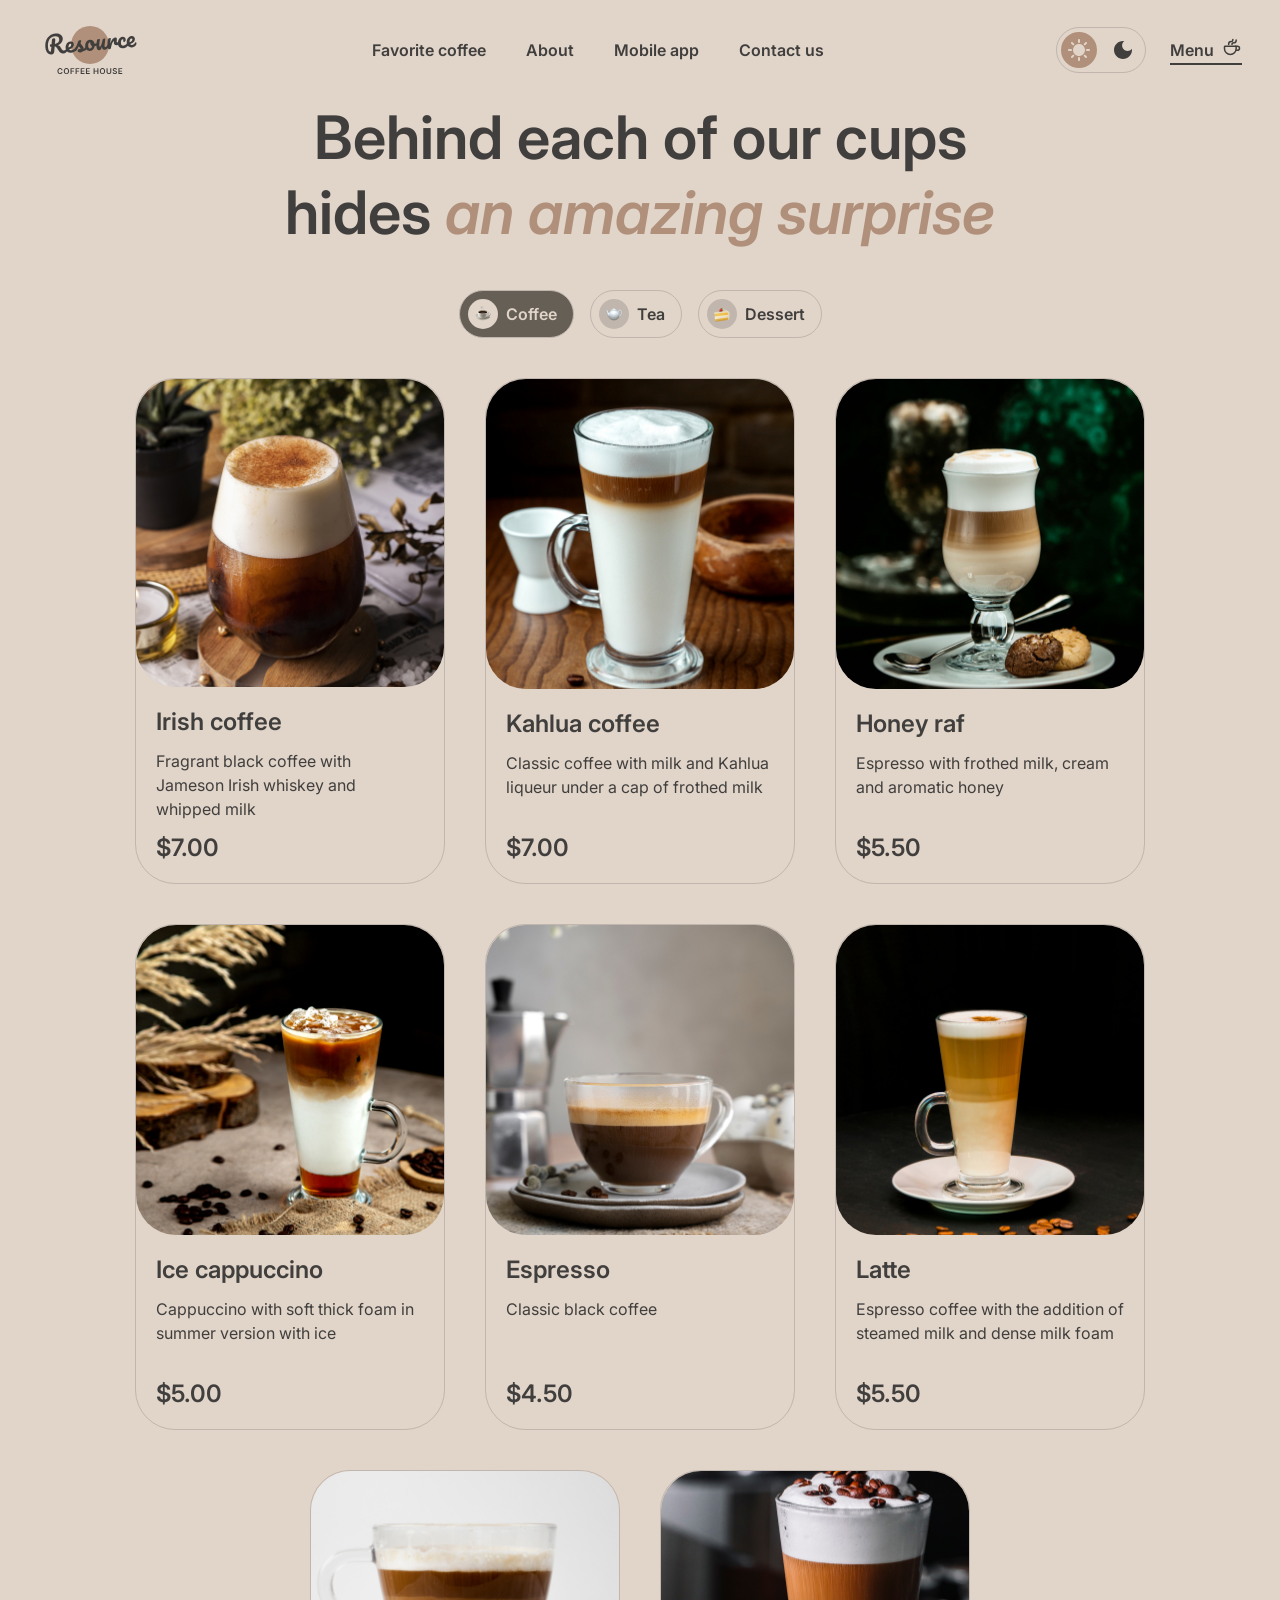
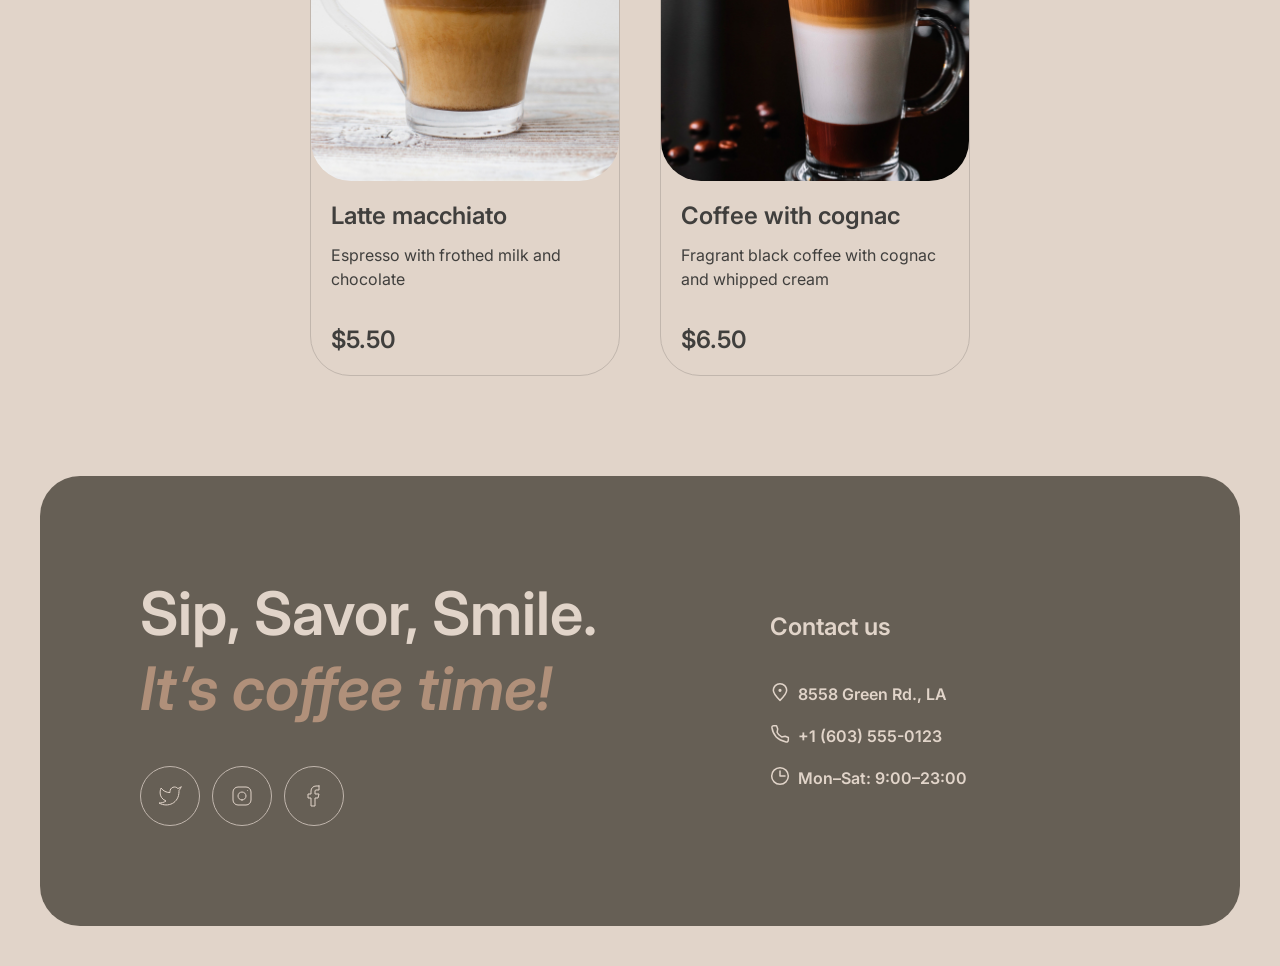
==== coffee-house/menu/index.html @ e203b750 "fix: fix menu icon color" ====
<!DOCTYPE html>
<html lang="en">
<head>
  <meta charset="UTF-8">
  <meta name="viewport" content="width=device-width, initial-scale=1.0">
  <link rel="preconnect" href="https://fonts.googleapis.com">
  <link rel="preconnect" href="https://fonts.gstatic.com" crossorigin>
  <link href="https://fonts.googleapis.com/css2?family=Inter:ital,opsz,wght@0,14..32,100..900;1,14..32,100..900&display=swap" rel="stylesheet"> 
  <link rel="icon" href="../assets/icons/coffee-cup.png" type="image/png">
  <link rel="stylesheet" href="../assets/modern-normalize.css">
  <link rel="stylesheet" href="./styles.css">
  <script defer src="../home/script.js"></script>
  <title>Coffee House</title>
</head>
<body class="body" id="menu-page">
  <header class="header">
    <h1 class="heading hidden">Enjoy premium coffee at our charming cafe</h1>
    <div class="wrapper header-wrapper">
      <div class="logo-wrapper">
        <a href="../home/" class="logo-link">
          <img src="../assets/icons/logo.svg" class="logo" alt="Coffee House Logo">
        </a>
      </div>
      <div class="burger">
        <div class="burger-line"></div>
        <div class="burger-line"></div>
      </div>
      <nav class="nav">
        <ul class="nav-list">
          <li class="nav-item"><a class="link nav-link" href="../home/#favorite">Favorite coffee</a></li>
          <li class="nav-item"><a class="link nav-link" href="../home/#about">About</a></li>
          <li class="nav-item"><a class="link nav-link" href="../home/#app">Mobile app</a></li>
          <li class="nav-item"><a class="link nav-link" href="#footer">Contact us</a></li>
        </ul>
      </nav>
      <div class="actions-wrapper">
        <div class="btn btn-switch">
          <button class="btn switch-icon switch-light">
            <svg width="22" height="22" viewBox="0 0 22 22" class="icon icon-sun" fill="none" xmlns="http://www.w3.org/2000/svg">
              <path class="icon-path" d="M10 3V1C10 0.45 10.45 0 11 0C11.55 0 12 0.45 12 1V3C12 3.55 11.55 4 11 4C10.45 4 10 3.55 10 3ZM17.36 6.05L18.77 4.63C19.16 4.24 19.16 3.61 18.77 3.22C18.38 2.83 17.75 2.83 17.36 3.22L15.95 4.64C15.56 5.03 15.56 5.66 15.95 6.05C16.34 6.44 16.97 6.44 17.36 6.05ZM21 10H19C18.45 10 18 10.45 18 11C18 11.55 18.45 12 19 12H21C21.55 12 22 11.55 22 11C22 10.45 21.55 10 21 10ZM11 18C10.45 18 10 18.45 10 19V21C10 21.55 10.45 22 11 22C11.55 22 12 21.55 12 21V19C12 18.45 11.55 18 11 18ZM4.64 6.05L3.22 4.64C2.83 4.25 2.83 3.61 3.22 3.23C3.61 2.85 4.25 2.84 4.63 3.23L6.04 4.64C6.43 5.03 6.43 5.67 6.04 6.05C5.65 6.43 5.02 6.44 4.64 6.05ZM15.95 15.95C15.56 16.34 15.56 16.98 15.95 17.36L17.36 18.77C17.75 19.16 18.39 19.16 18.77 18.77C19.16 18.38 19.16 17.74 18.77 17.36L17.36 15.95C16.98 15.56 16.34 15.56 15.95 15.95ZM1 12H3C3.55 12 4 11.55 4 11C4 10.45 3.55 10 3 10H1C0.45 10 0 10.45 0 11C0 11.55 0.45 12 1 12ZM4.64 18.78L6.05 17.37C6.44 16.98 6.44 16.34 6.05 15.96C5.66 15.58 5.02 15.57 4.64 15.96L3.23 17.37C2.84 17.76 2.84 18.4 3.23 18.78C3.61 19.17 4.25 19.17 4.64 18.78ZM11 5C7.69 5 5 7.69 5 11C5 14.31 7.69 17 11 17C14.31 17 17 14.31 17 11C17 7.69 14.31 5 11 5Z" fill="#E1D4C9"/>
            </svg>
          </button>
          <button class="btn switch-icon switch-dark">
            <svg width="18" height="18" viewBox="0 0 18 18" class="icon icon-moon" fill="none" xmlns="http://www.w3.org/2000/svg">
              <path class="icon-path" d="M9 0C4.03 0 0 4.03 0 9C0 13.97 4.03 18 9 18C13.97 18 18 13.97 18 9C18 8.54 17.96 8.08 17.9 7.64C16.92 9.01 15.32 9.9 13.5 9.9C10.52 9.9 8.1 7.48 8.1 4.5C8.1 2.69 8.99 1.08 10.36 0.0999999C9.92 0.0399999 9.46 0 9 0Z" fill="#403F3D"/>
            </svg>
          </button>
        </div>
        <a href="../menu/index.html" class="link menu-link">
          <span>Menu</span>
          <div class="icon-wrapper">
            <svg class="menu-icon" width="20" height="20" viewBox="0 0 20 20" fill="none" xmlns="http://www.w3.org/2000/svg">
              <path class="icon-path" d="M14.166 9.76667V11.6667C14.166 14.8883 11.5543 17.5 8.33268 17.5C5.11102 17.5 2.49935 14.8883 2.49935 11.6667V9.76667C2.49935 9.4353 2.76798 9.16667 3.09935 9.16667H13.566C13.8974 9.16667 14.166 9.4353 14.166 9.76667Z" stroke="#403F3D" stroke-width="1.5" stroke-linecap="round" stroke-linejoin="round"/>
              <path class="icon-path" d="M9.99935 7.49996C9.99935 6.66663 10.5946 5.83329 11.7851 5.83329C13.1 5.83329 14.166 4.7673 14.166 3.45234V2.91663" stroke="#403F3D" stroke-width="1.5" stroke-linecap="round" stroke-linejoin="round"/>
              <path class="icon-path" d="M6.66732 7.5V7.08333C6.66732 5.70262 7.78661 4.58333 9.16732 4.58333C10.0878 4.58333 10.834 3.83714 10.834 2.91667V2.5" stroke="#403F3D" stroke-width="1.5" stroke-linecap="round" stroke-linejoin="round"/>
              <path class="icon-path" d="M13.334 9.16663H15.4173C16.5679 9.16663 17.5007 10.0994 17.5007 11.25C17.5007 12.4006 16.5679 13.3333 15.4173 13.3333H14.1673" stroke="#403F3D" stroke-width="1.5" stroke-linecap="round" stroke-linejoin="round"/>
            </svg>
          </div>
        </a>
      </div>
    </div>
  </header>
  <section class="section" id="menu">
    <div class="wrapper">
      <h2 class="heading heading-secondary">Behind each of our cups <br class="br">hides <span class="heading-accent">an amazing surprise</span></h2>
      <div class="tabs-wrapper">
        <a class="btn btn-tab tab-active"><div class="tab-icon">
          <img src="../assets/icons/coffee-cup.png" alt="Coffee Cup" class="tab-img">
        </div>Coffee</a>
        <a class="btn btn-tab"><div class="tab-icon">
          <img src="../assets/icons/teapot.png" alt="Teapot" class="tab-img">
        </div>Tea</a>
        <a class="btn btn-tab"><div class="tab-icon">
          <img src="../assets/icons/cake.png" alt="Cake" class="tab-img">
        </div>Dessert</a>
      </div>
      <div class="catalog-wrapper">
        <div class="catalog-card">
          <div class="card-img-wrapper">
            <img src="../assets/img/coffee-1.jpg" alt="Irish coffee" class="card-img">
          </div>
          <div class="card-info">
            <div class="card-description">
              <h3 class="heading heading-tertiary">Irish coffee</h3>
              <p class="text">Fragrant black coffee with <br>Jameson Irish whiskey and whipped milk</p>
            </div>
            <h3 class="heading heading-tertiary">$7.00</h3>
          </div>
        </div>
        <div class="catalog-card">
          <div class="card-img-wrapper">
            <img src="../assets/img/coffee-2.jpg" alt="Kahlua coffee" class="card-img">
          </div>
          <div class="card-info">
            <div class="card-description">
              <h3 class="heading heading-tertiary">Kahlua coffee</h3>
              <p class="text">Classic coffee with milk and Kahlua liqueur under a cap of frothed milk</p>
            </div>
            <h3 class="heading heading-tertiary">$7.00</h3>
          </div>
        </div>
        <div class="catalog-card">
          <div class="card-img-wrapper">
            <img src="../assets/img/coffee-3.jpg" alt="Honey raf" class="card-img">
          </div>
          <div class="card-info">
            <div class="card-description">
              <h3 class="heading heading-tertiary">Honey raf</h3>
              <p class="text">Espresso with frothed milk, cream and aromatic honey</p>
            </div>
            <h3 class="heading heading-tertiary">$5.50</h3>
          </div>
        </div>
        <div class="catalog-card">
          <div class="card-img-wrapper">
            <img src="../assets/img/coffee-4.jpg" alt="Ice cappuccino" class="card-img">
          </div>
          <div class="card-info">
            <div class="card-description">
              <h3 class="heading heading-tertiary">Ice cappuccino</h3>
              <p class="text">Cappuccino with soft thick foam in summer version with ice</p>
            </div>
            <h3 class="heading heading-tertiary">$5.00</h3>
          </div>
        </div>
        <div class="catalog-card">
          <div class="card-img-wrapper">
            <img src="../assets/img/coffee-5.jpg" alt="Espresso" class="card-img">
          </div>
          <div class="card-info">
            <div class="card-description">
              <h3 class="heading heading-tertiary">Espresso</h3>
              <p class="text">Classic black coffee</p>
            </div>
            <h3 class="heading heading-tertiary">$4.50</h3>
          </div>
        </div>
        <div class="catalog-card">
          <div class="card-img-wrapper">
            <img src="../assets/img/coffee-6.jpg" alt="Latte" class="card-img">
          </div>
          <div class="card-info">
            <div class="card-description">
              <h3 class="heading heading-tertiary">Latte</h3>
              <p class="text">Espresso coffee with the addition of steamed milk and dense milk foam</p>
            </div>
            <h3 class="heading heading-tertiary">$5.50</h3>
          </div>
        </div>
        <div class="catalog-card">
          <div class="card-img-wrapper">
            <img src="../assets/img/coffee-7.jpg" alt="Latte macchiato" class="card-img">
          </div>
          <div class="card-info">
            <div class="card-description">
              <h3 class="heading heading-tertiary">Latte macchiato</h3>
              <p class="text">Espresso with frothed milk and chocolate</p>
            </div>
            <h3 class="heading heading-tertiary">$5.50</h3>
          </div>
        </div>
        <div class="catalog-card">
          <div class="card-img-wrapper">
            <img src="../assets/img/coffee-8.jpg" alt="Coffee with cognac" class="card-img">
          </div>
          <div class="card-info">
            <div class="card-description">
              <h3 class="heading heading-tertiary">Coffee with cognac</h3>
              <p class="text">Fragrant black coffee with cognac and whipped cream</p>
            </div>
            <h3 class="heading heading-tertiary">$6.50</h3>
          </div>
        </div>
        <div class="wrapper-icon">
          <svg class="refresh-icon" width="24" height="24" viewBox="0 0 24 24" fill="none" xmlns="http://www.w3.org/2000/svg">
            <path class="icon-path" d="M21.8883 13.5C21.1645 18.3113 17.013 22 12 22C6.47715 22 2 17.5228 2 12C2 6.47715 6.47715 2 12 2C16.1006 2 19.6248 4.46819 21.1679 8" stroke="#403F3D" stroke-linecap="round" stroke-linejoin="round"/>
            <path class="icon-path" d="M17 8H21.4C21.7314 8 22 7.73137 22 7.4V3" stroke="#403F3D" stroke-linecap="round" stroke-linejoin="round"/>
          </svg>
        </div>
      </div>
    </div>
  </section>
  <footer class="footer" id="footer">
    <div class="wrapper">
      <div class="footer-contacts">
        <div class="footer-socials">
          <h2 class="heading heading-secondary">Sip, Savor, Smile. <span class="heading-accent"><br class="br-footer">It’s coffee time!</span></h2>
          <div class="icons-wrapper">
            <a href="https://x.com/" class="btn btn-social" target="_blank">
              <svg width="24" height="24" viewBox="0 0 24 24" fill="none" xmlns="http://www.w3.org/2000/svg">
                <path class="icon-path" d="M23 3.01006C23 3.01006 20.9821 4.20217 19.86 4.54006C19.2577 3.84757 18.4573 3.35675 17.567 3.13398C16.6767 2.91122 15.7395 2.96725 14.8821 3.29451C14.0247 3.62177 13.2884 4.20446 12.773 4.96377C12.2575 5.72309 11.9877 6.62239 12 7.54006V8.54006C10.2426 8.58562 8.50127 8.19587 6.93101 7.4055C5.36074 6.61513 4.01032 5.44869 3 4.01006C3 4.01006 -1 13.0101 8 17.0101C5.94053 18.408 3.48716 19.109 1 19.0101C10 24.0101 21 19.0101 21 7.51006C20.9991 7.23151 20.9723 6.95365 20.92 6.68006C21.9406 5.67355 23 3.01006 23 3.01006Z" stroke="#E1D4C9" stroke-linecap="round" stroke-linejoin="round"/>
              </svg>
            </a>
            <a href="https://www.instagram.com/" class="btn btn-social" target="_blank">
              <svg width="24" height="24" viewBox="0 0 24 24" fill="none" xmlns="http://www.w3.org/2000/svg">
                <path class="icon-path" d="M12 16C14.2091 16 16 14.2091 16 12C16 9.79086 14.2091 8 12 8C9.79086 8 8 9.79086 8 12C8 14.2091 9.79086 16 12 16Z" stroke="#E1D4C9" stroke-linecap="round" stroke-linejoin="round"/>
                <path class="icon-path" d="M3 16V8C3 5.23858 5.23858 3 8 3H16C18.7614 3 21 5.23858 21 8V16C21 18.7614 18.7614 21 16 21H8C5.23858 21 3 18.7614 3 16Z" stroke="#E1D4C9"/>
                <path class="icon-path" d="M17.5 6.51L17.51 6.49889" stroke="#E1D4C9" stroke-linecap="round" stroke-linejoin="round"/>
              </svg>
            </a>
            <a href="https://www.facebook.com/" class="btn btn-social" target="_blank">
              <svg width="24" height="24" viewBox="0 0 24 24" fill="none" xmlns="http://www.w3.org/2000/svg">
                <path class="icon-path" d="M17 2H14C12.6739 2 11.4021 2.52678 10.4645 3.46447C9.52678 4.40215 9 5.67392 9 7V10H6V14H9V22H13V14H16L17 10H13V7C13 6.73478 13.1054 6.48043 13.2929 6.29289C13.4804 6.10536 13.7348 6 14 6H17V2Z" stroke="#E1D4C9" stroke-linecap="round" stroke-linejoin="round"/>
              </svg>
            </a>
          </div>
        </div>
        <div class="contacts-wrapper">
          <h3 class="heading heading-tertiary">Contact us</h3>
          <div class="contacts"><a href="https://goo.su/MGSN" class="link contact-link" target="_blank">
            <div class="contact-icon">
              <svg width="20" height="20" viewBox="0 0 20 20" fill="none" xmlns="http://www.w3.org/2000/svg">
                <path class="icon-path" d="M16.6673 8.33333C16.6673 12.0152 10.0007 18.3333 10.0007 18.3333C10.0007 18.3333 3.33398 12.0152 3.33398 8.33333C3.33398 4.65144 6.31875 1.66667 10.0007 1.66667C13.6825 1.66667 16.6673 4.65144 16.6673 8.33333Z" stroke="#E1D4C9" stroke-width="1.5"/>
                <path class="icon-path" d="M9.99935 9.16667C10.4596 9.16667 10.8327 8.79357 10.8327 8.33333C10.8327 7.8731 10.4596 7.5 9.99935 7.5C9.53911 7.5 9.16602 7.8731 9.16602 8.33333C9.16602 8.79357 9.53911 9.16667 9.99935 9.16667Z" fill="#E1D4C9" stroke="#E1D4C9" stroke-width="1.5" stroke-linecap="round" stroke-linejoin="round"/>
              </svg>
            </div>
            8558 Green Rd., LA</a></div>
          <div class="contacts"><a href="tel:+16035550123" class="link contact-link">
            <div class="contact-icon">
              <svg width="20" height="20" viewBox="0 0 20 20" fill="none" xmlns="http://www.w3.org/2000/svg">
                <path class="icon-path" d="M15.0984 12.2517L11.6665 12.9167C9.34845 11.7532 7.91654 10.4167 7.08321 8.33335L7.72483 4.8916L6.51197 1.66669L3.72946 1.66669C2.60191 1.66669 1.71466 2.59964 1.90108 3.71167C2.29888 6.0846 3.37231 10.0391 6.24987 12.9167C9.27338 15.9402 13.5661 17.3318 16.1378 17.9288C17.299 18.1984 18.3332 17.2908 18.3332 16.0988L18.3332 13.4844L15.0984 12.2517Z" stroke="#E1D4C9" stroke-width="1.5" stroke-linecap="round" stroke-linejoin="round"/>
              </svg>
            </div>
            +1 (603) 555-0123</a></div>
          <div class="contacts">
            <div class="contact-icon">
              <svg width="20" height="20" viewBox="0 0 20 20" fill="none" xmlns="http://www.w3.org/2000/svg">
                <path class="icon-path" d="M10 5L10 10L15 10" stroke="#E1D4C9" stroke-width="1.5" stroke-linecap="round" stroke-linejoin="round"/>
                <path class="icon-path" d="M10.0003 18.3333C14.6027 18.3333 18.3337 14.6024 18.3337 9.99999C18.3337 5.39762 14.6027 1.66666 10.0003 1.66666C5.39795 1.66666 1.66699 5.39762 1.66699 9.99999C1.66699 14.6024 5.39795 18.3333 10.0003 18.3333Z" stroke="#E1D4C9" stroke-width="1.5" stroke-linecap="round" stroke-linejoin="round"/>
              </svg>
            </div>
            <p class="text contact-text">Mon–Sat: 9:00–23:00</p>
          </div>
        </div>
      </div>
    </div>
  </footer>
</body>
</html>
---- coffee-house/menu/styles.css ----
:root {
  --color-primary-dark: #403f3d;
  --color-primary-dark-80: color-mix(in srgb, var(--color-primary-dark) 80%, transparent);
  --color-primary-light: #e1d4c9;
  --color-secondary: #665f55;
  --color-accent: #b0907a;
  --color-border: #c1b6ad;
  --color-dark-mode-primary: #292826;
  --color-dark-mode-primary-80: color-mix(in srgb, var(--color-dark-mode-primary-dark) 80%, transparent);
}

html {
  font-size: 62.5%;
  scroll-behavior: smooth;
}

.body {
  background-color: var(--color-primary-light);
}

.header,
.section,
.footer {
  margin: 0 auto;
  font-family: 'Inter', sans-serif;
  font-weight: 400;
  font-size: 1.6rem;
}

.section {
  margin-bottom: 10rem;
}

.wrapper {
  max-width: 144rem;
  padding: 0 4rem;
  margin: 0 auto;
}

.header-wrapper {
  padding: 2rem 4rem;
  display: flex;
  justify-content: space-between;
  align-items: center;
  position: relative;
}

.logo-wrapper {
  max-width: 10rem;
}

.logo,
.app-img {
  display: block;
}

.logo {
  width: 100%;
}

@media screen and (max-width: 650px) {
  .wrapper {
    padding: 0 3.2rem;
  }

  .header-wrapper {
    padding: 2rem 3.2rem;
  }
}

@media screen and (max-width: 500px) {
  .wrapper {
    padding: 0 1.6rem;
  }

  .header-wrapper {
    padding: 2rem 1.6rem;
  }
}

@media screen and (max-width: 400px) {
  .wrapper {
    padding: 0 1.6rem;
  }

  .header-wrapper {
    padding: 2rem 1.6rem;
  }
}

.burger {
  width: 4.4rem;
  height: 4.4rem;
  border-radius: 10rem;
  border: 1px solid var(--color-secondary);
  display: flex;
  flex-direction: column;
  justify-content: center;
  align-items: center;
  gap: 0.7rem;
  display: none;
  position: absolute;
  right: 4rem;
}

.burger-line {
  width: 1.5rem;
  height: 0.15rem;
  background-color: var(--color-secondary);
  border-radius: 10rem;
}

@media screen and (max-width: 500px) {
  .burger {
    right: 1.6rem;
  }
}

.nav-list {
  display: flex;
  align-items: center;
  gap: 4rem;
  list-style: none;
  padding: 0;
}

.link,
.btn {
  font-weight: 600;
  line-height: 150%;
  color: var(--color-primary-dark);
  text-decoration: none;
}

.link:link,
.link:visited {
  color: var(--color-primary-dark);
  text-decoration: none;
  position: relative;
}

.link:hover,
.link:active,
.btn:hover,
.btn:active {
  cursor: pointer;
}

@media screen and (max-width: 768px) {
  .link:hover,
  .link:active,
  .btn:hover,
  .btn:active {
    cursor: default;
  }
}

.nav-link {
  padding-bottom: 0.3rem;
}

.link::after,
.menu-link::after {
  content: '';
  position: absolute;
  top: 100%;
  left: 0;
  background-color: var(--color-primary-dark);
  width: 0%;
  height: 0.2rem;
}

.menu-link::after {
  width: 100%;
}

.link::after {
  transition: all 0.3s ease-in-out;
}

.link:hover::after,
.link:active::after {
  width: 100%;
}

.actions-wrapper,
.menu-link,
.btn,
.switch-icon {
  display: flex;
  align-items: center;
}

.actions-wrapper {
  max-width: 18.4rem;
  align-items: center;
  gap: 2.4rem;
}

@media screen and (max-width: 900px) {
  .nav,
  .menu-link:link {
    display: none;
  }

  .burger {
    display: flex;
  }

  .actions-wrapper {
    margin-right: 6.8rem;
  }
}

@media screen and (max-width: 500px) {
  .actions-wrapper {
    margin-right: 5.6rem;
  }
}

.btn {
  padding: 0.4rem;
  gap: 0.8rem;
  background-color: transparent;
  border-radius: 10rem;
  border: 1px solid var(--color-border);
}

.btn-switch .switch-icon:last-child,
.btn-switch:hover .switch-icon:last-child .icon-path {
  transition: all 0.3s ease-in-out;
}

.btn-switch:hover .switch-icon:last-child {
  background-color: var(--color-secondary);
}

.btn-switch:hover .switch-icon:last-child .icon-path {
  fill: var(--color-primary-light);
}

.switch-icon {
  width: 3.6rem;
  height: 3.6rem;
  border-radius: 50%;
  justify-content: center;
  border: none;
}

.switch-icon:first-child {
  background-color: var(--color-accent);
}

.menu-link {
  gap: 0.8rem;
}

.heading,
.text {
  margin: 0;
  padding: 0;
}

.heading-primary,
.heading-secondary,
.heading-tertiary {
  font-weight: 600;
  color: var(--color-primary-dark);
}

.heading-primary {
  font-size: 7.2rem;
  line-height: 105%;
  color: var(--color-primary-light);
}

.heading-secondary,
.heading-tertiary {
  line-height: 125%;
}

.heading-secondary {
  font-size: 6rem;
  margin-bottom: 4rem;
}

.heading-tertiary {
  font-size: 2.4rem;
}

.heading-accent {
  color: var(--color-accent);
  font-style: italic;
}

@media screen and (max-width: 735px) {
  .heading-primary {
    font-size: 4.2rem;
    line-height: 115%;
  }

  .heading-secondary {
    font-size: 3.2rem;
  }
}

@media screen and (max-width: 415px) {
  .br {
    display: none;
  }
}

.text {
  line-height: 150%;
  color: var(--color-primary-dark);
}

#menu .heading-secondary {
  text-align: center;
}

.tabs-wrapper,
.tab-icon {
  display: flex;
  justify-content: center;
  align-items: center;
}

.tabs-wrapper {
  gap: 1.6rem;
  margin-bottom: 4rem;
}

@media screen and (max-width: 415px) {
  .tabs-wrapper {
    gap: 0.8rem;
  }
}

.btn-tab {
  padding: 0.8rem;
  padding-right: 1.6rem;
  background-color: transparent;
  transition: all 0.3s ease-in-out;
}

.tab-icon {
  width: 3rem;
  height: 3rem;
  background-color: var(--color-border);
  border-radius: 10rem;
}

.btn-tab:hover,
.btn-tab:first-child {
  background-color: var(--color-secondary);
  color: var(--color-primary-light);
}

.btn-tab .tab-icon {
  transition: all 0.3s ease-in-out;
}

.btn-tab:hover .tab-icon,
.btn-tab:first-child .tab-icon{
  background-color: var(--color-primary-light);
}

.catalog-wrapper {
  display: flex;
  justify-content: center;
  gap: 4rem;
  flex-wrap: wrap;
}

.catalog-card {
  border: 1px solid var(--color-border);
  height: 50.6rem;
  display: flex;
  flex-direction: column;
  align-items: center;
  cursor: pointer;
}

.catalog-card,
.card-img-wrapper {
  max-width: 31rem;
  border-radius: 4rem;
}

.card-img-wrapper {
  height: 31rem;
  overflow: hidden;
}

.card-img {
  width: 100%;
  border-radius: 4rem;
  transform: scale(1.1);
}

.card-info {
  text-align: start;
  margin: 2rem;
  display: flex;
  flex-direction: column;
  justify-content: space-between;
  align-items: flex-start;
  flex: 1 0 0;
  align-self: stretch;
  gap: 1.2rem;
}

.card-description .heading-tertiary {
  margin-bottom: 1.2rem;
}

.card-info .heading-tertiary {
  align-self: flex-start;
}

.catalog-card .card-img {
  transition: all 0.3s ease-in-out;
}

.catalog-card:hover .card-img {
  transform: scale(1);
}

.wrapper-icon {
  display: flex;
  align-items: center;
  justify-content: center;
  width: 6rem;
  height: 6rem;
  border: 1px solid var(--color-secondary);
  border-radius: 10rem;
  display: none;
}

@media screen and (max-width: 1090px) {
  .catalog-wrapper {
    flex-direction: column;
    align-items: center;
  }

  .catalog-card:nth-child(5),
  .catalog-card:nth-child(6),
  .catalog-card:nth-child(7),
  .catalog-card:nth-child(8) {
    display: none;
  }

  .wrapper-icon {
    display: flex;
  }
}

.footer-contacts,
.icons-wrapper,
.btn-social,
.contacts,
.contact-link {
  display: flex;
  align-self: center;
}

.footer-contacts {
  padding: 10rem;
  gap: 10rem;
  background-color: var(--color-secondary);
  margin-bottom: 4rem;
  border-radius: 4rem;
}

.footer-socials {
  max-width: 53rem;
}

.footer-contacts .heading-secondary,
.contacts-wrapper .heading-tertiary {
  color: var(--color-primary-light);
}

.icons-wrapper {
  gap: 1.2rem;
}

.btn-social:link,
.btn-social:visited {
  justify-content: center;
  width: 6rem;
  height: 6rem;
  transition: all 0.3s ease-in-out;
}

.btn-social:hover,
.btn-social:active {
  background-color: var(--color-primary-light);
}

.btn-social .icon-path {
  transition: all 0.3s ease-in-out;
}

.btn-social:hover .icon-path {
  stroke: var(--color-primary-dark);
}

.contacts-wrapper {
  align-self: center;
}

.contacts-wrapper .heading-tertiary {
  margin-bottom: 4rem;
}

.contacts,
.contact-link {
  gap: 0.8rem;
}

.contacts:not(:last-child) {
  margin-bottom: 1.6rem;
}

.contacts .link,
.contact-text {
  color: var(--color-primary-light);
}

.contacts .link::after {
  background-color: var(--color-primary-light);
}

.contact-text {
  font-weight: 600;
}

.br-footer {
  display: none;
}

.hidden {
  display: none;
}

@media screen and (max-width: 1180px) {
  .footer {
    gap: 6rem;
  }
}

@media screen and (max-width: 1100px) {
  .footer-contacts {
    padding: 10rem 6rem;
    flex-direction: column;
    align-items: flex-start;
  }

  .contacts-wrapper {
    align-self: flex-start;
  }
}

@media screen and (max-width: 500px) {
  .footer-contacts {
    gap: 4rem;
    padding: 6rem 3.2rem;
  }
}

@media screen and (max-width: 400px) {
  .footer-contacts {
    padding: 6rem 1.6rem;
  }

  .br-footer {
    display: inline;
  }
}

.dark {
  background-color: var(--color-dark-mode-primary);
}

.dark-mode-text {
  color: var(--color-primary-light);
}

.link.dark-link {
  color: var(--color-primary-light);
}

.link.dark-link::after {
  background-color: var(--color-primary-light);
}

.btn.dark-btn {
  color: var(--color-primary-light);
  border-color: var(--color-primary-light);
}

.btn-social.dark-btn:hover {
  background-color: var(--color-dark-mode-primary); 
}

.btn-social.dark-btn:hover .icon-path {
  stroke: var(--color-primary-light);
}

.wrapper-icon.dark-icon {
  border-color: var(--color-primary-light);
}

.wrapper-icon.dark-icon .icon-path,
.menu-icon.dark-icon .icon-path {
  stroke: var(--color-primary-light);
}

.footer-contacts.dark-footer,
.btn-tab.dark-tab-active,
.btn-tab.dark-tab:hover {
  background-color: var(--color-primary-dark);
}

.btn-tab.dark-tab,
.catalog-card.dark-card {
  border-color: var(--color-secondary);
}

.btn-tab.dark-tab-active,
.btn-tab.dark-tab:hover {
  border-color: transparent;
}
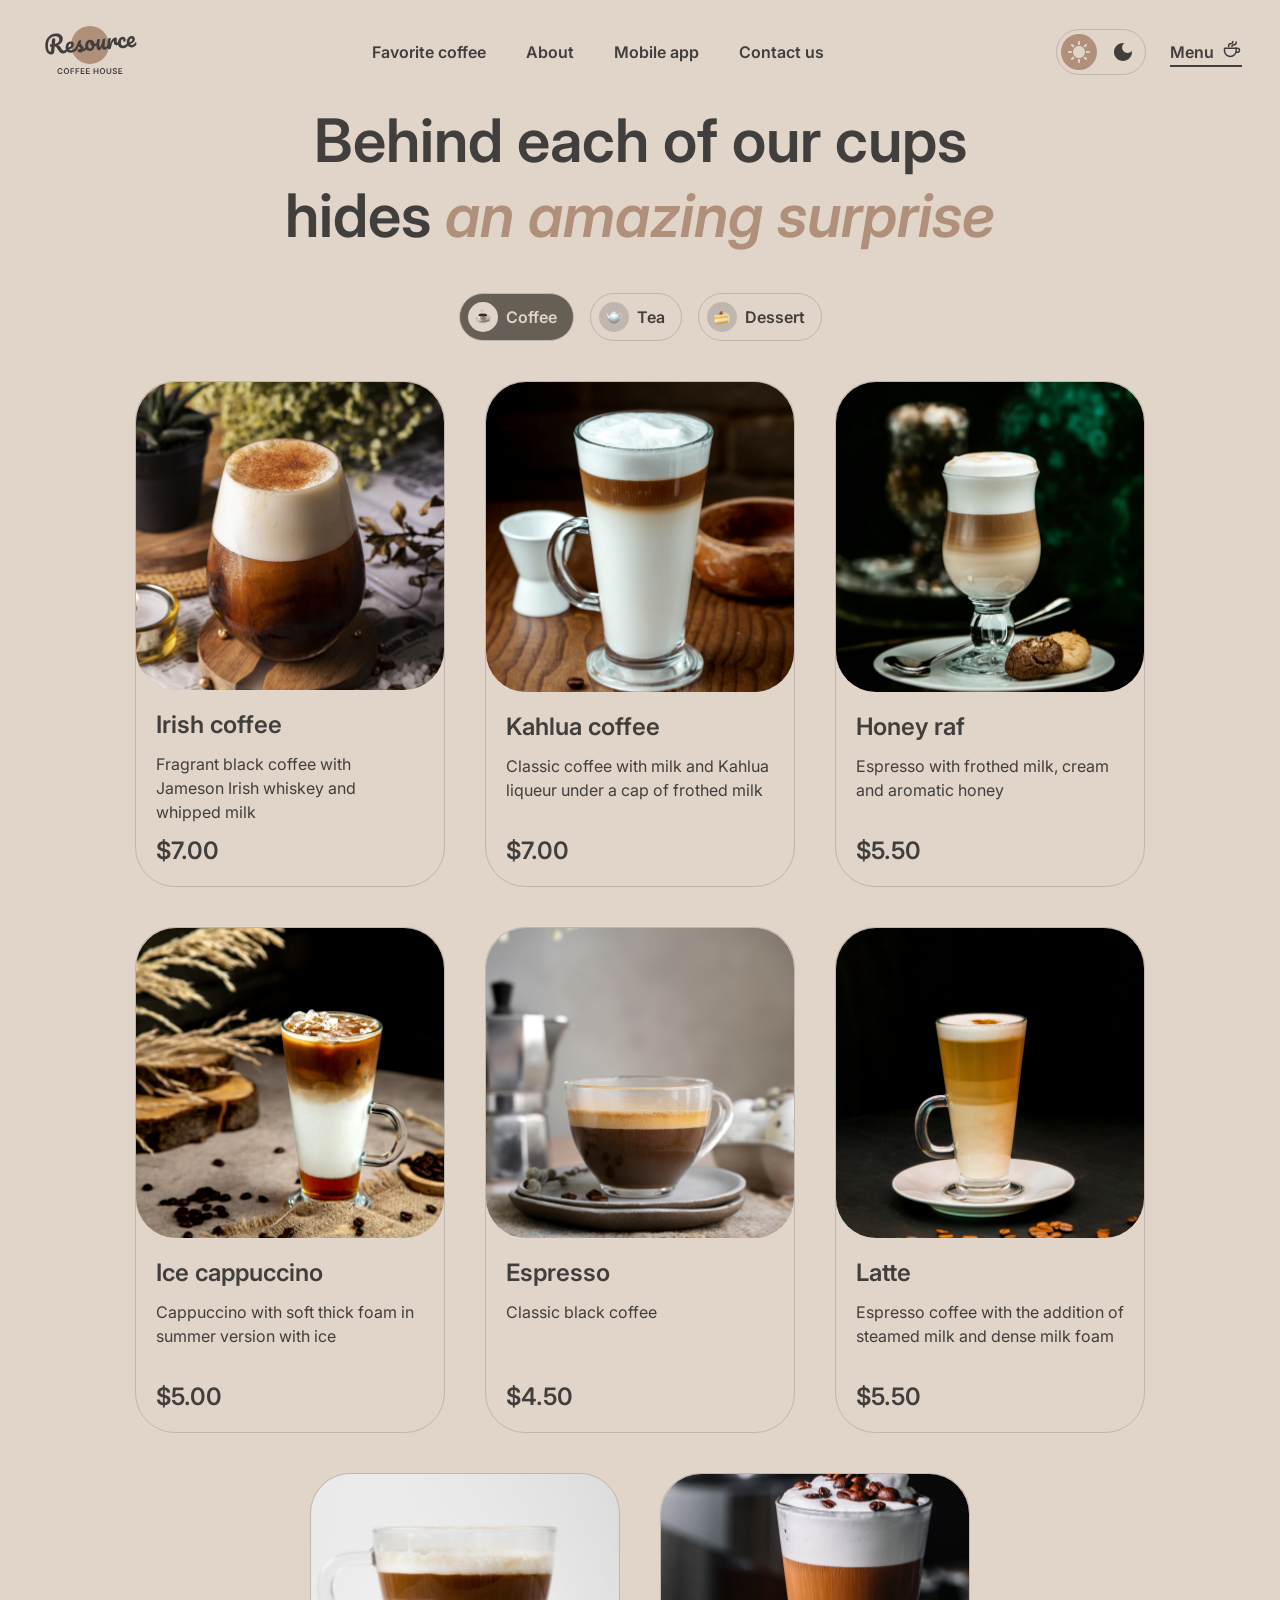
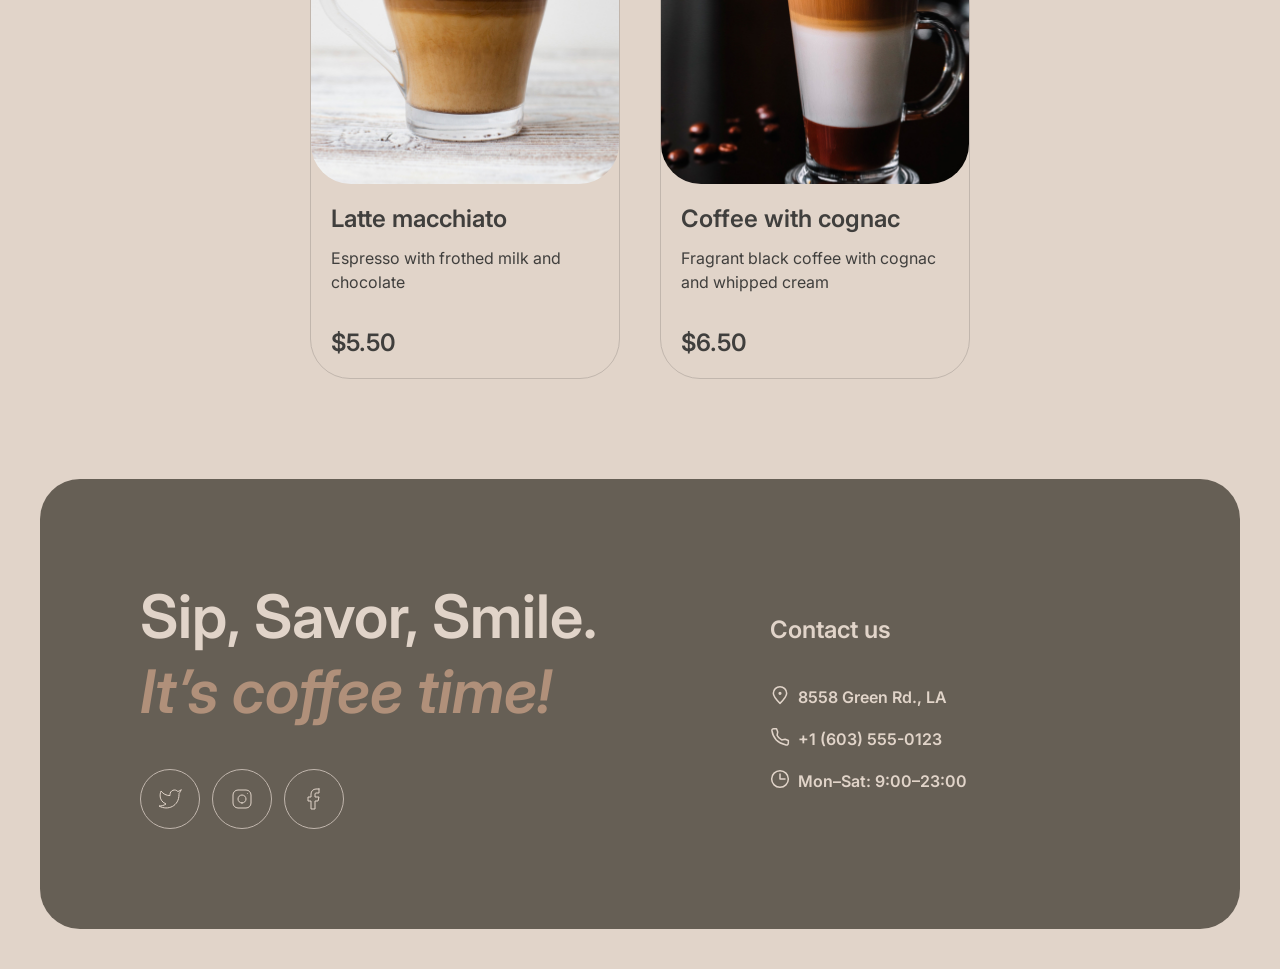
==== commit e94e7790: "refactor: change logo format" ====
--- a/coffee-house/menu/index.html
+++ b/coffee-house/menu/index.html
@@ -18,7 +18,29 @@
     <div class="wrapper header-wrapper">
       <div class="logo-wrapper">
         <a href="../home/" class="logo-link">
-          <img src="../assets/icons/logo.svg" class="logo" alt="Coffee House Logo">
+          <!-- <img src="../assets/icons/logo.svg" class="logo" alt="Coffee House Logo"> -->
+          <svg width="100" height="60" viewBox="0 0 100 60" fill="none" xmlns="http://www.w3.org/2000/svg">
+            <path d="M69 25C69 35.4934 60.4934 44 50 44C39.5066 44 31 35.4934 31 25C31 14.5066 39.5066 6 50 6C60.4934 6 69 14.5066 69 25Z" fill="#B0907A"/>
+            <path class="logo-path" d="M95.6784 22.2913C95.8856 22.2732 96.0534 22.3548 96.1817 22.5364C96.326 22.7165 96.4127 22.9739 96.442 23.3086C96.4922 23.8824 96.4 24.3884 96.1652 24.8265C95.7789 25.5509 95.2359 26.1365 94.5362 26.5832C93.8524 27.0285 93.0084 27.295 92.0042 27.3829C90.4741 27.5168 89.2469 27.1664 88.3226 26.3318C87.3969 25.4812 86.8658 24.2749 86.7291 22.7129C86.6329 21.6131 86.7748 20.5727 87.1547 19.5919C87.5333 18.5951 88.1046 17.7822 88.8687 17.1532C89.6487 16.5229 90.5568 16.1623 91.5928 16.0717C92.5173 15.9908 93.2829 16.2049 93.8895 16.714C94.4948 17.2071 94.8386 17.9239 94.9209 18.8643C95.0171 19.9641 94.7016 20.9473 93.9743 21.814C93.2617 22.6633 91.9772 23.4021 90.1208 24.0303C90.5675 24.73 91.2451 25.0401 92.1537 24.9606C92.8072 24.9035 93.3279 24.7053 93.7158 24.3662C94.1197 24.0257 94.5692 23.4725 95.0643 22.7064C95.2346 22.4506 95.4393 22.3122 95.6784 22.2913ZM91.3914 18.4503C90.8016 18.5019 90.3295 18.8885 89.9751 19.6102C89.6365 20.3304 89.5098 21.1767 89.5949 22.149L89.5991 22.1968C90.5199 21.8914 91.2318 21.4918 91.7347 20.9981C92.2376 20.5044 92.4632 19.9626 92.4117 19.3729C92.3852 19.0701 92.2766 18.8386 92.0859 18.6786C91.9098 18.5013 91.6783 18.4252 91.3914 18.4503Z" fill="#403F3D"/>
+            <path class="logo-path" d="M83.2976 28.1446C81.7356 28.2813 80.4779 27.9497 79.5245 27.1497C78.5857 26.3324 78.0529 25.1985 77.926 23.7481C77.813 22.457 77.969 21.303 78.394 20.2861C78.819 19.2692 79.4149 18.4622 80.1818 17.8651C80.9487 17.268 81.7784 16.9304 82.671 16.8523C83.5477 16.7756 84.2481 16.9793 84.7723 17.4635C85.311 17.9303 85.6159 18.5702 85.6871 19.383C85.7456 20.0525 85.6437 20.6316 85.3813 21.1203C85.1348 21.6076 84.7725 21.8722 84.2944 21.9141C83.9915 21.9406 83.7382 21.8904 83.5344 21.7637C83.3465 21.6356 83.2414 21.444 83.2191 21.189C83.2093 21.0774 83.2141 20.9485 83.2334 20.8023C83.2527 20.6561 83.2676 20.5504 83.278 20.4852C83.3367 20.2392 83.357 20.0125 83.3389 19.8053C83.3208 19.5981 83.2511 19.4436 83.1297 19.3418C83.0243 19.2386 82.876 19.1953 82.6847 19.2121C82.3181 19.2441 81.9901 19.4415 81.7006 19.8041C81.4097 20.1508 81.193 20.6114 81.0506 21.186C80.9081 21.7606 80.8661 22.3826 80.9247 23.0521C81.0865 24.901 81.9723 25.7551 83.5821 25.6142C84.2356 25.557 84.9181 25.2805 85.6296 24.7846C86.3556 24.2714 87.0469 23.5444 87.7034 22.6036C87.8752 22.3637 88.0806 22.2333 88.3197 22.2124C88.5269 22.1942 88.6946 22.2759 88.8229 22.4574C88.9672 22.6375 89.054 22.895 89.0832 23.2297C89.1362 23.8354 89.028 24.3427 88.7587 24.7518C88.0904 25.7418 87.2526 26.5378 86.2452 27.1399C85.2524 27.7247 84.2699 28.0596 83.2976 28.1446Z" fill="#403F3D"/>
+            <path class="logo-path" d="M69.548 29.3476C68.9423 29.4006 68.4841 29.1195 68.1733 28.5042C67.8784 27.8876 67.6696 26.8779 67.5469 25.4753C67.3656 23.4032 67.4882 21.4089 67.9148 19.4924C68.0179 19.0177 68.2197 18.6627 68.5203 18.4276C68.8355 18.1752 69.288 18.0232 69.8778 17.9716C70.1965 17.9437 70.4232 17.964 70.5577 18.0326C70.6921 18.1011 70.7692 18.2469 70.7887 18.4701C70.811 18.7251 70.7416 19.3094 70.5806 20.2229C70.477 20.8744 70.3983 21.4434 70.3445 21.93C70.2907 22.4165 70.2626 23.0132 70.2602 23.7201C70.6663 22.3033 71.1584 21.136 71.7366 20.2181C72.3148 19.3002 72.8987 18.6308 73.4883 18.2098C74.0938 17.7874 74.6595 17.5532 75.1855 17.5072C76.2215 17.4166 76.7849 17.8893 76.8755 18.9253C76.8936 19.1325 76.8658 19.6409 76.7921 20.4504C76.7204 21.0991 76.6915 21.5032 76.7054 21.6626C76.7542 22.2204 76.9779 22.4819 77.3764 22.4471C77.8227 22.408 78.3658 22.0072 79.0057 21.2445C79.1948 21.0191 79.4009 20.8967 79.6241 20.8772C79.8313 20.8591 79.9991 20.9408 80.1274 21.1223C80.2702 21.2864 80.3549 21.5199 80.3814 21.8228C80.433 22.4125 80.314 22.8887 80.0245 23.2513C79.6187 23.7526 79.1275 24.1971 78.5511 24.5848C77.9893 24.9552 77.3736 25.1697 76.7042 25.2282C75.8594 25.3021 75.1951 25.1434 74.7111 24.7521C74.2431 24.3594 73.977 23.7965 73.9129 23.0633C73.892 22.8242 73.895 22.583 73.9219 22.3397C73.9258 22.0182 73.923 21.8016 73.9132 21.69C73.8909 21.435 73.7921 21.3151 73.6167 21.3305C73.3777 21.3514 73.0826 21.6503 72.7315 22.2271C72.395 22.7865 72.0738 23.5213 71.768 24.4314C71.4621 25.3415 71.2322 26.2932 71.0782 27.2864C70.9684 28.0509 70.8058 28.5791 70.5904 28.8709C70.3896 29.1455 70.0421 29.3044 69.548 29.3476Z" fill="#403F3D"/>
+            <path class="logo-path" d="M59.2452 30.2488C58.5279 30.3116 57.9096 30.0364 57.3902 29.4233C56.8853 28.7929 56.5897 27.9836 56.5032 26.9954C56.3986 25.8 56.3828 24.7012 56.4557 23.699C56.5273 22.6809 56.6975 21.5979 56.9665 20.4501C57.0841 19.958 57.2772 19.5958 57.546 19.3635C57.8148 19.1312 58.26 18.9878 58.8816 18.9334C59.2323 18.9028 59.4762 18.9376 59.6135 19.038C59.7667 19.1371 59.8531 19.2981 59.8726 19.5213C59.8838 19.6488 59.8337 20.0868 59.7226 20.8354C59.6148 21.4391 59.534 21.9842 59.4802 22.4707C59.3078 24.1722 59.246 25.3019 59.2948 25.8598C59.3241 26.1945 59.3849 26.4301 59.4771 26.5666C59.568 26.6871 59.7011 26.7397 59.8764 26.7244C60.1155 26.7035 60.3895 26.4386 60.6983 25.9297C61.023 25.4195 61.3421 24.6608 61.6555 23.6536C61.9849 22.6451 62.2788 21.4148 62.5372 19.9627C62.6229 19.4734 62.7842 19.114 63.0211 18.8845C63.2739 18.6535 63.6633 18.5151 64.1893 18.4691C64.5559 18.437 64.8151 18.4625 64.967 18.5456C65.1174 18.6127 65.203 18.7658 65.224 19.0049C65.2588 19.4034 65.1551 20.5127 64.9128 22.3327C64.645 24.412 64.532 25.6907 64.5739 26.1688C64.6004 26.4717 64.685 26.7052 64.8279 26.8694C64.9693 27.0176 65.1437 27.0827 65.3509 27.0645C65.6697 27.0366 66.0275 26.8126 66.4244 26.3924C66.8358 25.9549 67.3698 25.2657 68.0263 24.3249C68.198 24.0851 68.4035 23.9547 68.6425 23.9337C68.8498 23.9156 69.0175 23.9973 69.1458 24.1788C69.2901 24.3589 69.3768 24.6163 69.4061 24.9511C69.4619 25.5886 69.3537 26.096 69.0815 26.4731C68.4701 27.3779 67.7896 28.1361 67.04 28.7477C66.3064 29.358 65.4375 29.707 64.4334 29.7949C63.6683 29.8618 63.0766 29.6165 62.6585 29.0588C62.2562 28.4997 62.0084 27.6862 61.9149 26.6183C61.7388 27.7259 61.4055 28.5982 60.9152 29.2354C60.4235 29.8566 59.8668 30.1944 59.2452 30.2488Z" fill="#403F3D"/>
+            <path class="logo-path" d="M57.5606 22.8796C57.7678 22.8614 57.9362 22.9511 58.0659 23.1485C58.1956 23.346 58.2744 23.6041 58.3023 23.9229C58.3692 24.688 58.1779 25.1625 57.7282 25.3463C56.8011 25.7647 55.7659 26.048 54.6225 26.1963C54.4367 27.5616 53.9332 28.6898 53.1117 29.5808C52.2888 30.4559 51.3115 30.9429 50.1799 31.0419C49.2235 31.1256 48.3824 30.9663 47.6566 30.564C46.9467 30.1603 46.383 29.5913 45.9654 28.8569C45.5478 28.1225 45.3 27.309 45.2219 26.4164C45.1159 25.205 45.2529 24.1089 45.6328 23.1281C46.0114 22.1313 46.5841 21.3343 47.351 20.7372C48.1165 20.1242 48.9933 19.7744 49.9816 19.688C51.1929 19.582 52.2022 19.9193 53.0093 20.6999C53.8309 21.4632 54.3592 22.453 54.5941 23.6691C55.339 23.5558 56.2177 23.3183 57.23 22.9567C57.3547 22.9136 57.4649 22.8879 57.5606 22.8796ZM50.1494 28.4908C50.6595 28.4462 51.0797 28.2007 51.41 27.7542C51.7563 27.3063 51.959 26.6863 52.0182 25.8941C51.4948 25.6026 51.0739 25.1977 50.7555 24.6795C50.4531 24.1599 50.2754 23.5972 50.2224 22.9916C50.2001 22.7365 50.2017 22.4794 50.2272 22.2202L50.1076 22.2307C49.4701 22.2864 48.9633 22.644 48.5873 23.3032C48.2259 23.9452 48.094 24.824 48.1916 25.9398C48.2683 26.8164 48.4942 27.4712 48.8694 27.9042C49.2605 28.3357 49.6872 28.5313 50.1494 28.4908Z" fill="#403F3D"/>
+            <path class="logo-path" d="M40.3093 32.4354C39.4805 32.508 38.8262 32.3725 38.3464 32.029C37.8826 31.6841 37.6298 31.2726 37.5879 30.7944C37.5517 30.38 37.6717 30.0081 37.9481 29.6787C38.2244 29.3494 38.6575 29.1589 39.2472 29.1073C39.4544 29.0892 39.6956 29.0922 39.9708 29.1163C40.2604 29.1231 40.4777 29.1282 40.6226 29.1316C40.5704 28.7185 40.4406 28.3364 40.2332 27.9851C40.0417 27.6325 39.8038 27.3 39.5195 26.9876C39.2338 26.6592 38.9682 26.3773 38.7228 26.1418C38.3109 27.1254 37.8851 27.9497 37.4454 28.6145C37.0216 29.278 36.5472 29.9137 36.0222 30.5218C35.7604 30.8338 35.4701 31.0038 35.1513 31.0316C34.8963 31.054 34.6814 30.9844 34.5067 30.823C34.3306 30.6457 34.2307 30.4216 34.207 30.1506C34.1791 29.8318 34.2648 29.5272 34.4643 29.2367L34.7416 28.827C35.5235 27.6664 36.1068 26.7159 36.4918 25.9756C36.7223 25.4896 36.9874 24.8481 37.2871 24.0509C37.5853 23.2379 37.8735 22.4016 38.1517 21.542C38.3932 20.8142 38.9921 20.4085 39.9484 20.3248C40.3947 20.2858 40.709 20.2984 40.8913 20.3628C41.0736 20.4271 41.1725 20.547 41.1878 20.7223C41.1962 20.8179 41.1775 20.9722 41.1319 21.1849C41.0863 21.3977 41.0167 21.6126 40.9233 21.8296C40.6866 22.4285 40.5857 22.9272 40.6205 23.3257C40.6415 23.5647 40.7442 23.8208 40.9286 24.0937C41.1291 24.3653 41.4235 24.7009 41.8118 25.1006C42.3804 25.7254 42.8131 26.2657 43.11 26.7216C43.4214 27.1601 43.6015 27.6583 43.6503 28.2162C43.6642 28.3756 43.6678 28.6001 43.6611 28.8898C44.4156 28.5187 45.2617 27.6335 46.1993 26.2345C46.371 25.9946 46.5765 25.8642 46.8155 25.8433C47.0227 25.8252 47.1905 25.9069 47.3188 26.0884C47.4631 26.2685 47.5498 26.5259 47.5791 26.8606C47.6321 27.4663 47.5239 27.9737 47.2545 28.3827C46.544 29.4407 45.8382 30.185 45.1371 30.6158C44.4505 31.0292 43.5747 31.2985 42.5095 31.4238C41.9194 32.0215 41.186 32.3587 40.3093 32.4354Z" fill="#403F3D"/>
+            <path class="logo-path" d="M36.6171 26.7357C36.8243 26.7175 36.9921 26.7992 37.1204 26.9807C37.2646 27.1608 37.3514 27.4183 37.3807 27.753C37.4365 28.3905 37.3283 28.8979 37.0561 29.2751C36.5291 30.0439 35.7502 30.7786 34.7193 31.4791C33.7044 32.1782 32.5833 32.5815 31.3559 32.6888C29.6823 32.8353 28.3436 32.4947 27.3396 31.667C26.3356 30.8394 25.7646 29.6365 25.6266 28.0586C25.5304 26.9588 25.6722 25.9185 26.0522 24.9376C26.4308 23.9408 27.0021 23.1279 27.7662 22.4989C28.5462 21.8686 29.4542 21.508 30.4903 21.4174C31.4147 21.3365 32.1803 21.5506 32.787 22.0597C33.3923 22.5528 33.7361 23.2696 33.8183 24.21C33.9145 25.3098 33.599 26.293 32.8718 27.1597C32.1591 28.009 30.8826 28.7471 29.0422 29.3739C29.5048 30.0722 30.294 30.3726 31.4098 30.275C32.127 30.2122 32.9183 29.894 33.7836 29.3204C34.6634 28.7295 35.4025 27.9983 36.0009 27.1269C36.1726 26.887 36.378 26.7566 36.6171 26.7357ZM30.2888 23.796C29.6991 23.8476 29.227 24.2342 28.8725 24.9559C28.534 25.6761 28.4073 26.5224 28.4923 27.4947L28.4965 27.5425C29.4174 27.2371 30.1293 26.8375 30.6322 26.3438C31.1351 25.8501 31.3607 25.3083 31.3091 24.7186C31.2826 24.4158 31.174 24.1843 30.9834 24.0243C30.8072 23.847 30.5757 23.7709 30.2888 23.796Z" fill="#403F3D"/>
+            <path class="logo-path" d="M27.6906 27.5167C27.8978 27.4986 28.0656 27.5803 28.1939 27.7618C28.3382 27.9419 28.4249 28.1993 28.4542 28.5341C28.5086 29.1557 28.4004 29.6631 28.1296 30.0561C27.4454 31.0476 26.7351 31.8324 25.9987 32.4108C25.261 32.9733 24.3581 33.3012 23.2902 33.3946C22.2541 33.4853 21.3451 33.2837 20.5631 32.79C19.797 32.2949 19.028 31.3985 18.256 30.1009C17.6351 29.063 17.151 28.3023 16.8035 27.8188C16.4547 27.3193 16.119 26.9712 15.7967 26.7745C15.4903 26.5765 15.1198 26.4724 14.6852 26.4622C14.6508 26.8025 14.5595 27.8705 14.4114 29.6663C14.3537 30.4744 14.3165 30.9675 14.3 31.1456C14.2256 32.1319 13.9724 32.9089 13.5402 33.4767C13.1067 34.0286 12.4038 34.3471 11.4315 34.4321C10.3636 34.5256 9.38799 34.2977 8.50477 33.7486C7.63609 33.1822 6.9298 32.3606 6.38589 31.2839C5.84059 30.1913 5.50518 28.9277 5.37968 27.4932C5.1454 24.8154 5.40544 22.4638 6.15978 20.4383C6.93006 18.4115 8.10738 16.8148 9.69174 15.6483C11.2906 14.4644 13.1899 13.7763 15.3895 13.5838C16.9196 13.45 18.223 13.5688 19.2994 13.9404C20.3759 14.312 21.1968 14.8826 21.762 15.6523C22.3432 16.4206 22.6784 17.3148 22.7676 18.3349C22.8457 19.2275 22.7073 20.1229 22.3522 21.0213C22.0117 21.9023 21.4476 22.7066 20.66 23.434C19.8724 24.1614 18.8869 24.7375 17.7034 25.1622C18.4866 25.3025 19.1057 25.5856 19.5605 26.0116C20.0154 26.4376 20.4891 27.0787 20.9816 27.9351C21.5115 28.8524 22.0112 29.5153 22.4806 29.924C22.966 30.3312 23.4955 30.5098 24.0693 30.4596C24.5794 30.4149 25.0509 30.205 25.4838 29.8299C25.9154 29.4388 26.4456 28.7981 27.0744 27.9079C27.2461 27.6681 27.4515 27.5377 27.6906 27.5167ZM11.3837 26.727C10.8418 26.7744 10.4561 26.6797 10.2266 26.4428C10.013 26.2045 9.89225 25.9259 9.86436 25.6071C9.8309 25.2246 9.92394 24.9113 10.1435 24.6672C10.379 24.4218 10.6562 24.2851 10.9749 24.2572L11.5727 24.2049C11.691 22.6206 11.8123 21.2528 11.9364 20.1016C12.053 19.0474 12.6771 18.4708 13.8088 18.3718C14.7173 18.2923 15.2071 18.659 15.2782 19.4719C15.2936 19.6473 15.2975 19.7835 15.2899 19.8805L14.9199 23.9121C15.7764 23.789 16.5393 23.5134 17.2085 23.0855C17.8937 22.6561 18.4149 22.0966 18.7722 21.4068C19.1454 20.7156 19.2957 19.9556 19.2232 19.1268C19.1353 18.1226 18.7236 17.3636 17.988 16.8498C17.2524 16.3359 16.2232 16.1369 14.9002 16.2526C13.3382 16.3893 12.0016 16.8997 10.8904 17.7839C9.79381 18.6508 8.98568 19.8779 8.46605 21.4653C7.94503 23.0366 7.78003 24.9142 7.97108 27.0978C8.06033 28.1179 8.24063 28.9855 8.51198 29.7006C8.78334 30.4157 9.08648 30.9432 9.42139 31.2834C9.75631 31.6235 10.0592 31.7817 10.3302 31.7579C10.5374 31.7398 10.6957 31.6216 10.8051 31.4032C10.9304 31.1834 11.0127 30.839 11.052 30.3698L11.3837 26.727Z" fill="#403F3D"/>
+            <path class="logo-path" d="M78.4033 54.0001V48.1819H82.1874V49.0654H79.4573V50.645H81.9914V51.5285H79.4573V53.1165H82.2101V54.0001H78.4033Z" fill="#403F3D"/>
+            <path class="logo-path" d="M75.9698 49.7813C75.9433 49.5332 75.8316 49.34 75.6346 49.2017C75.4395 49.0635 75.1857 48.9943 74.8732 48.9943C74.6535 48.9943 74.4651 49.0275 74.3079 49.0938C74.1507 49.1601 74.0304 49.25 73.9471 49.3637C73.8638 49.4773 73.8211 49.607 73.8192 49.7529C73.8192 49.8741 73.8467 49.9792 73.9016 50.0682C73.9585 50.1572 74.0352 50.233 74.1317 50.2955C74.2283 50.3561 74.3353 50.4072 74.4528 50.4489C74.5702 50.4906 74.6886 50.5256 74.8079 50.554L75.3533 50.6904C75.573 50.7415 75.7842 50.8106 75.9869 50.8977C76.1914 50.9849 76.3742 51.0947 76.5352 51.2273C76.698 51.3599 76.8268 51.5199 76.9215 51.7074C77.0162 51.8949 77.0636 52.1146 77.0636 52.3665C77.0636 52.7074 76.9764 53.0076 76.8022 53.2671C76.628 53.5246 76.3761 53.7263 76.0465 53.8722C75.7189 54.0161 75.3221 54.0881 74.8562 54.0881C74.4035 54.0881 74.0105 54.018 73.6772 53.8779C73.3458 53.7377 73.0863 53.5332 72.8988 53.2642C72.7132 52.9953 72.6128 52.6676 72.5977 52.2813H73.6346C73.6497 52.4839 73.7122 52.6525 73.8221 52.787C73.9319 52.9214 74.0749 53.0218 74.2511 53.0881C74.4291 53.1544 74.628 53.1875 74.8477 53.1875C75.0768 53.1875 75.2776 53.1534 75.4499 53.0852C75.6242 53.0152 75.7605 52.9186 75.859 52.7955C75.9575 52.6705 76.0077 52.5246 76.0096 52.358C76.0077 52.2065 75.9632 52.0815 75.8761 51.983C75.7889 51.8826 75.6668 51.7993 75.5096 51.733C75.3543 51.6648 75.1725 51.6042 74.9641 51.5512L74.3022 51.3807C73.823 51.2576 73.4442 51.071 73.1658 50.821C72.8893 50.5692 72.7511 50.2349 72.7511 49.8182C72.7511 49.4754 72.8439 49.1752 73.0295 48.9176C73.217 48.6601 73.4717 48.4602 73.7937 48.3182C74.1156 48.1743 74.4802 48.1023 74.8874 48.1023C75.3003 48.1023 75.6621 48.1743 75.9727 48.3182C76.2852 48.4602 76.5304 48.6582 76.7085 48.912C76.8865 49.1638 76.9783 49.4536 76.984 49.7813H75.9698Z" fill="#403F3D"/>
+            <path class="logo-path" d="M70.2086 48.1819H71.2626V51.983C71.2626 52.3997 71.1641 52.7662 70.9672 53.0825C70.7721 53.3987 70.4975 53.6459 70.1433 53.8239C69.7891 54.0001 69.3753 54.0881 68.9018 54.0881C68.4264 54.0881 68.0117 54.0001 67.6575 53.8239C67.3033 53.6459 67.0287 53.3987 66.8336 53.0825C66.6386 52.7662 66.541 52.3997 66.541 51.983V48.1819H67.595V51.895C67.595 52.1374 67.648 52.3533 67.7541 52.5427C67.862 52.7321 68.0136 52.8807 68.2086 52.9887C68.4037 53.0948 68.6348 53.1478 68.9018 53.1478C69.1689 53.1478 69.3999 53.0948 69.595 52.9887C69.792 52.8807 69.9435 52.7321 70.0495 52.5427C70.1556 52.3533 70.2086 52.1374 70.2086 51.895V48.1819Z" fill="#403F3D"/>
+            <path class="logo-path" d="M65.1444 51.0909C65.1444 51.7178 65.027 52.2548 64.7922 52.7017C64.5592 53.1468 64.241 53.4877 63.8376 53.7245C63.4361 53.9612 62.9806 54.0796 62.4711 54.0796C61.9617 54.0796 61.5052 53.9612 61.1018 53.7245C60.7003 53.4858 60.3821 53.144 60.1473 52.6989C59.9143 52.2519 59.7979 51.7159 59.7979 51.0909C59.7979 50.464 59.9143 49.9281 60.1473 49.483C60.3821 49.036 60.7003 48.6942 61.1018 48.4574C61.5052 48.2207 61.9617 48.1023 62.4711 48.1023C62.9806 48.1023 63.4361 48.2207 63.8376 48.4574C64.241 48.6942 64.5592 49.036 64.7922 49.483C65.027 49.9281 65.1444 50.464 65.1444 51.0909ZM64.0848 51.0909C64.0848 50.6496 64.0157 50.2775 63.8774 49.9745C63.741 49.6695 63.5516 49.4394 63.3092 49.2841C63.0668 49.1269 62.7874 49.0483 62.4711 49.0483C62.1549 49.0483 61.8755 49.1269 61.6331 49.2841C61.3907 49.4394 61.2003 49.6695 61.0621 49.9745C60.9257 50.2775 60.8575 50.6496 60.8575 51.0909C60.8575 51.5322 60.9257 51.9053 61.0621 52.2102C61.2003 52.5133 61.3907 52.7434 61.6331 52.9006C61.8755 53.0559 62.1549 53.1335 62.4711 53.1335C62.7874 53.1335 63.0668 53.0559 63.3092 52.9006C63.5516 52.7434 63.741 52.5133 63.8774 52.2102C64.0157 51.9053 64.0848 51.5322 64.0848 51.0909Z" fill="#403F3D"/>
+            <path class="logo-path" d="M53.5918 54.0001V48.1819H54.6458V50.645H57.3418V48.1819H58.3986V54.0001H57.3418V51.5285H54.6458V54.0001H53.5918Z" fill="#403F3D"/>
+            <path class="logo-path" d="M45.9482 54.0001V48.1819H49.7323V49.0654H47.0022V50.645H49.5363V51.5285H47.0022V53.1165H49.7551V54.0001H45.9482Z" fill="#403F3D"/>
+            <path class="logo-path" d="M40.6895 54.0001V48.1819H44.4735V49.0654H41.7434V50.645H44.2775V51.5285H41.7434V53.1165H44.4963V54.0001H40.6895Z" fill="#403F3D"/>
+            <path class="logo-path" d="M35.6016 54.0001V48.1819H39.3288V49.0654H36.6555V50.645H39.0732V51.5285H36.6555V54.0001H35.6016Z" fill="#403F3D"/>
+            <path class="logo-path" d="M30.5137 54.0001V48.1819H34.2409V49.0654H31.5676V50.645H33.9853V51.5285H31.5676V54.0001H30.5137Z" fill="#403F3D"/>
+            <path class="logo-path" d="M29.1181 51.0909C29.1181 51.7178 29.0007 52.2548 28.7658 52.7017C28.5328 53.1468 28.2147 53.4877 27.8113 53.7245C27.4097 53.9612 26.9542 54.0796 26.4448 54.0796C25.9353 54.0796 25.4789 53.9612 25.0755 53.7245C24.6739 53.4858 24.3558 53.144 24.1209 52.6989C23.888 52.2519 23.7715 51.7159 23.7715 51.0909C23.7715 50.464 23.888 49.9281 24.1209 49.483C24.3558 49.036 24.6739 48.6942 25.0755 48.4574C25.4789 48.2207 25.9353 48.1023 26.4448 48.1023C26.9542 48.1023 27.4097 48.2207 27.8113 48.4574C28.2147 48.6942 28.5328 49.036 28.7658 49.483C29.0007 49.9281 29.1181 50.464 29.1181 51.0909ZM28.0584 51.0909C28.0584 50.6496 27.9893 50.2775 27.851 49.9745C27.7147 49.6695 27.5253 49.4394 27.2828 49.2841C27.0404 49.1269 26.7611 49.0483 26.4448 49.0483C26.1285 49.0483 25.8491 49.1269 25.6067 49.2841C25.3643 49.4394 25.1739 49.6695 25.0357 49.9745C24.8993 50.2775 24.8311 50.6496 24.8311 51.0909C24.8311 51.5322 24.8993 51.9053 25.0357 52.2102C25.1739 52.5133 25.3643 52.7434 25.6067 52.9006C25.8491 53.0559 26.1285 53.1335 26.4448 53.1335C26.7611 53.1335 27.0404 53.0559 27.2828 52.9006C27.5253 52.7434 27.7147 52.5133 27.851 52.2102C27.9893 51.9053 28.0584 51.5322 28.0584 51.0909Z" fill="#403F3D"/>
+            <path class="logo-path" d="M22.5536 50.1449H21.4911C21.4608 49.9707 21.4049 49.8163 21.3235 49.6818C21.2421 49.5455 21.1407 49.4299 21.0195 49.3352C20.8983 49.2406 20.7601 49.1695 20.6048 49.1222C20.4513 49.0729 20.2856 49.0483 20.1076 49.0483C19.7913 49.0483 19.511 49.1279 19.2667 49.287C19.0224 49.4442 18.8311 49.6752 18.6928 49.9801C18.5546 50.2832 18.4854 50.6534 18.4854 51.0909C18.4854 51.536 18.5546 51.911 18.6928 52.2159C18.833 52.519 19.0243 52.7481 19.2667 52.9034C19.511 53.0568 19.7904 53.1335 20.1048 53.1335C20.279 53.1335 20.4419 53.1108 20.5934 53.0654C20.7468 53.018 20.8841 52.9489 21.0053 52.858C21.1284 52.7671 21.2317 52.6553 21.315 52.5227C21.4002 52.3902 21.4589 52.2387 21.4911 52.0682L22.5536 52.0739C22.5138 52.3504 22.4277 52.6099 22.2951 52.8523C22.1644 53.0947 21.993 53.3087 21.7809 53.4943C21.5688 53.6781 21.3207 53.822 21.0366 53.9262C20.7525 54.0284 20.4371 54.0796 20.0906 54.0796C19.5792 54.0796 19.1228 53.9612 18.7212 53.7245C18.3197 53.4877 18.0034 53.1459 17.7724 52.6989C17.5413 52.2519 17.4258 51.7159 17.4258 51.0909C17.4258 50.464 17.5423 49.9281 17.7752 49.483C18.0082 49.036 18.3254 48.6942 18.7269 48.4574C19.1284 48.2207 19.583 48.1023 20.0906 48.1023C20.4144 48.1023 20.7156 48.1477 20.994 48.2387C21.2724 48.3296 21.5205 48.4631 21.7383 48.6392C21.9561 48.8135 22.1351 49.0275 22.2752 49.2813C22.4173 49.5332 22.5101 49.821 22.5536 50.1449Z" fill="#403F3D"/>
+          </svg>
         </a>
       </div>
       <div class="burger">
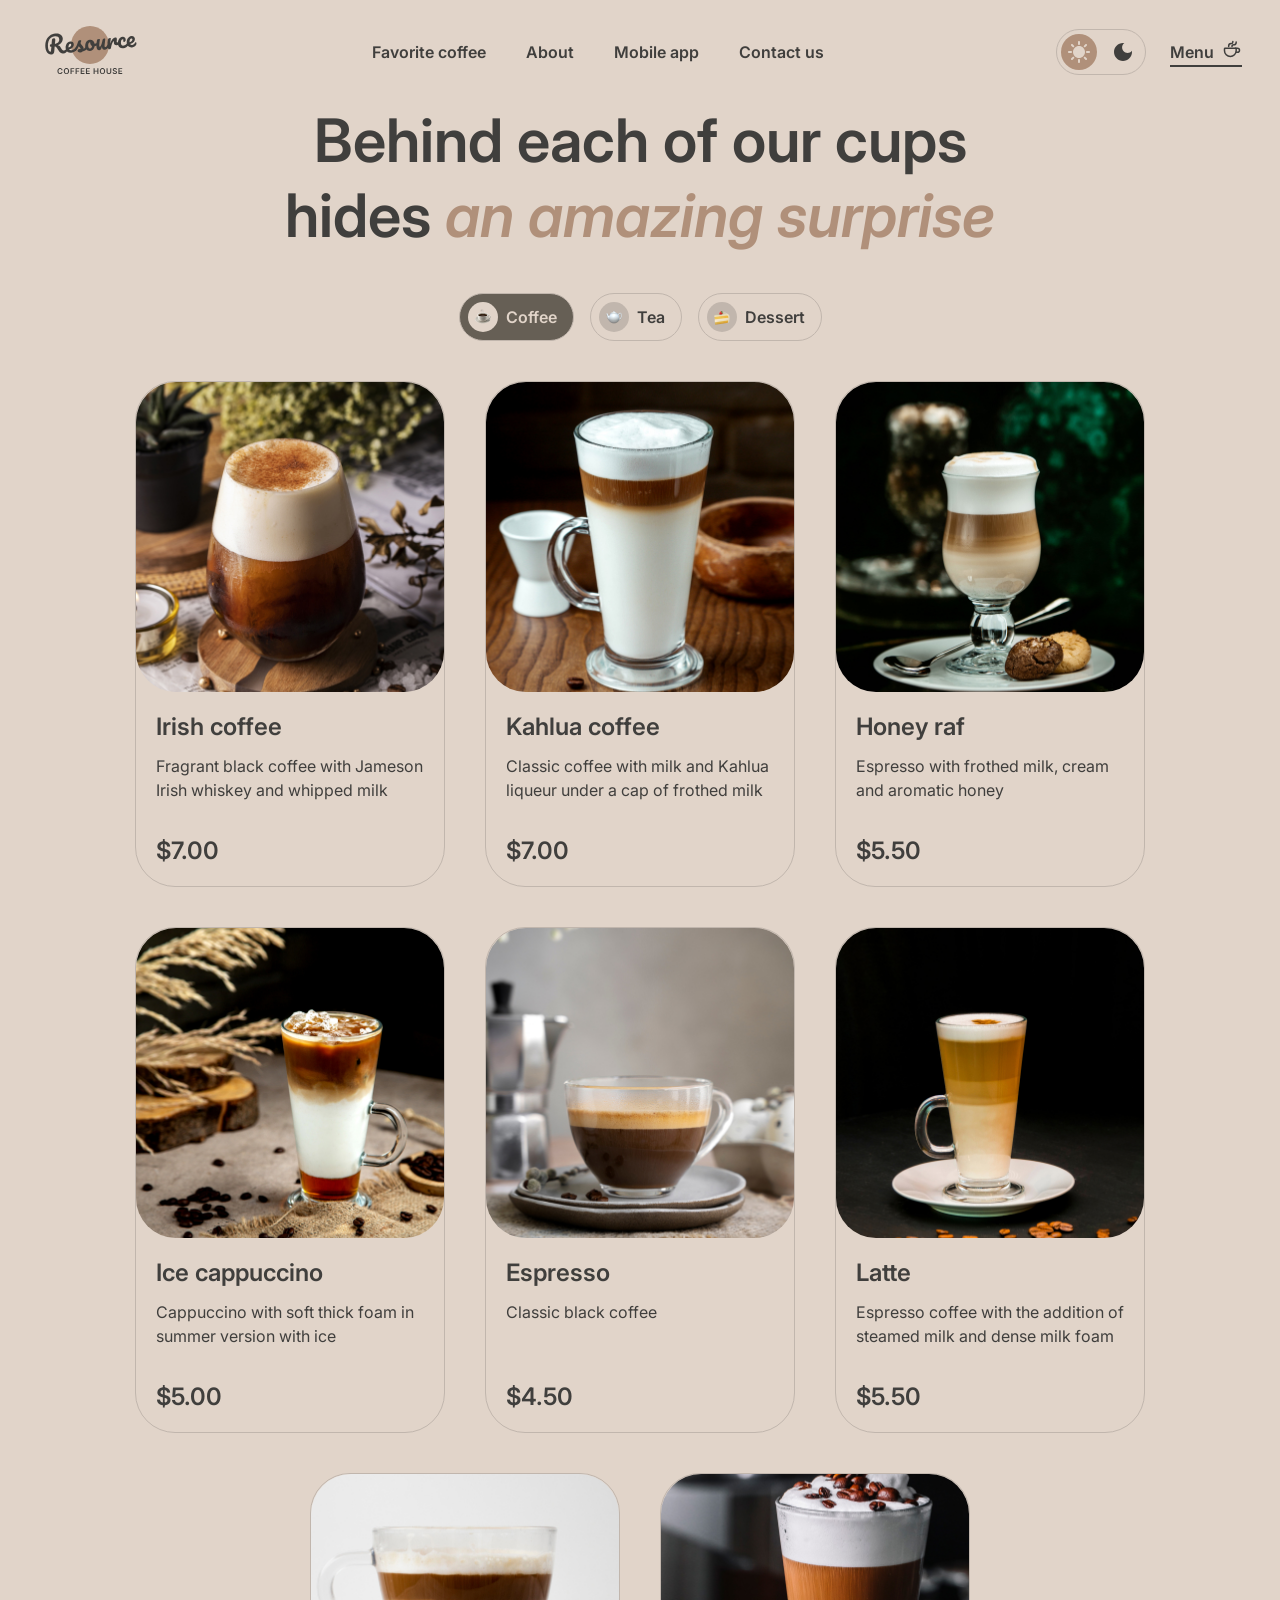
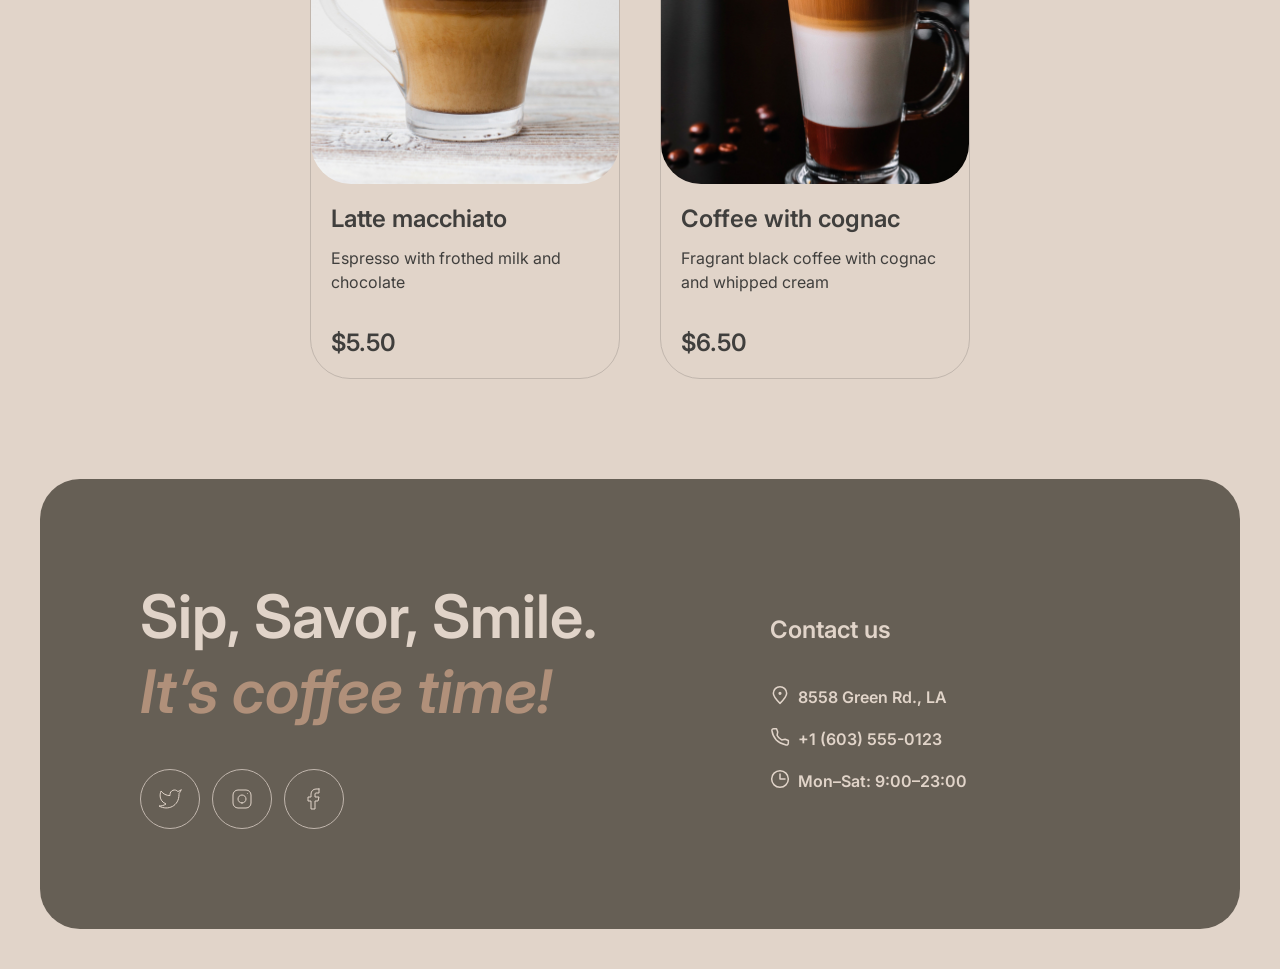
==== commit 6a2a5839: "feat: implement tab switch logic" ====
--- a/coffee-house/menu/index.html
+++ b/coffee-house/menu/index.html
@@ -9,7 +9,7 @@
   <link rel="icon" href="../assets/icons/coffee-cup.png" type="image/png">
   <link rel="stylesheet" href="../assets/modern-normalize.css">
   <link rel="stylesheet" href="./styles.css">
-  <script defer src="../home/script.js"></script>
+  <script defer src="../home/script.js" type="module"></script>
   <title>Coffee House</title>
 </head>
 <body class="body" id="menu-page">
@@ -18,7 +18,6 @@
     <div class="wrapper header-wrapper">
       <div class="logo-wrapper">
         <a href="../home/" class="logo-link">
-          <!-- <img src="../assets/icons/logo.svg" class="logo" alt="Coffee House Logo"> -->
           <svg width="100" height="60" viewBox="0 0 100 60" fill="none" xmlns="http://www.w3.org/2000/svg">
             <path d="M69 25C69 35.4934 60.4934 44 50 44C39.5066 44 31 35.4934 31 25C31 14.5066 39.5066 6 50 6C60.4934 6 69 14.5066 69 25Z" fill="#B0907A"/>
             <path class="logo-path" d="M95.6784 22.2913C95.8856 22.2732 96.0534 22.3548 96.1817 22.5364C96.326 22.7165 96.4127 22.9739 96.442 23.3086C96.4922 23.8824 96.4 24.3884 96.1652 24.8265C95.7789 25.5509 95.2359 26.1365 94.5362 26.5832C93.8524 27.0285 93.0084 27.295 92.0042 27.3829C90.4741 27.5168 89.2469 27.1664 88.3226 26.3318C87.3969 25.4812 86.8658 24.2749 86.7291 22.7129C86.6329 21.6131 86.7748 20.5727 87.1547 19.5919C87.5333 18.5951 88.1046 17.7822 88.8687 17.1532C89.6487 16.5229 90.5568 16.1623 91.5928 16.0717C92.5173 15.9908 93.2829 16.2049 93.8895 16.714C94.4948 17.2071 94.8386 17.9239 94.9209 18.8643C95.0171 19.9641 94.7016 20.9473 93.9743 21.814C93.2617 22.6633 91.9772 23.4021 90.1208 24.0303C90.5675 24.73 91.2451 25.0401 92.1537 24.9606C92.8072 24.9035 93.3279 24.7053 93.7158 24.3662C94.1197 24.0257 94.5692 23.4725 95.0643 22.7064C95.2346 22.4506 95.4393 22.3122 95.6784 22.2913ZM91.3914 18.4503C90.8016 18.5019 90.3295 18.8885 89.9751 19.6102C89.6365 20.3304 89.5098 21.1767 89.5949 22.149L89.5991 22.1968C90.5199 21.8914 91.2318 21.4918 91.7347 20.9981C92.2376 20.5044 92.4632 19.9626 92.4117 19.3729C92.3852 19.0701 92.2766 18.8386 92.0859 18.6786C91.9098 18.5013 91.6783 18.4252 91.3914 18.4503Z" fill="#403F3D"/>
@@ -86,119 +85,22 @@
     <div class="wrapper">
       <h2 class="heading heading-secondary">Behind each of our cups <br class="br">hides <span class="heading-accent">an amazing surprise</span></h2>
       <div class="tabs-wrapper">
-        <a class="btn btn-tab tab-active"><div class="tab-icon">
+        <a class="btn btn-tab tab-active" id="tab-1"><div class="tab-icon">
           <img src="../assets/icons/coffee-cup.png" alt="Coffee Cup" class="tab-img">
         </div>Coffee</a>
-        <a class="btn btn-tab"><div class="tab-icon">
+        <a class="btn btn-tab" id="tab-2"><div class="tab-icon">
           <img src="../assets/icons/teapot.png" alt="Teapot" class="tab-img">
         </div>Tea</a>
-        <a class="btn btn-tab"><div class="tab-icon">
+        <a class="btn btn-tab" id="tab-3"><div class="tab-icon">
           <img src="../assets/icons/cake.png" alt="Cake" class="tab-img">
         </div>Dessert</a>
       </div>
-      <div class="catalog-wrapper">
-        <div class="catalog-card">
-          <div class="card-img-wrapper">
-            <img src="../assets/img/coffee-1.jpg" alt="Irish coffee" class="card-img">
-          </div>
-          <div class="card-info">
-            <div class="card-description">
-              <h3 class="heading heading-tertiary">Irish coffee</h3>
-              <p class="text">Fragrant black coffee with <br>Jameson Irish whiskey and whipped milk</p>
-            </div>
-            <h3 class="heading heading-tertiary">$7.00</h3>
-          </div>
-        </div>
-        <div class="catalog-card">
-          <div class="card-img-wrapper">
-            <img src="../assets/img/coffee-2.jpg" alt="Kahlua coffee" class="card-img">
-          </div>
-          <div class="card-info">
-            <div class="card-description">
-              <h3 class="heading heading-tertiary">Kahlua coffee</h3>
-              <p class="text">Classic coffee with milk and Kahlua liqueur under a cap of frothed milk</p>
-            </div>
-            <h3 class="heading heading-tertiary">$7.00</h3>
-          </div>
-        </div>
-        <div class="catalog-card">
-          <div class="card-img-wrapper">
-            <img src="../assets/img/coffee-3.jpg" alt="Honey raf" class="card-img">
-          </div>
-          <div class="card-info">
-            <div class="card-description">
-              <h3 class="heading heading-tertiary">Honey raf</h3>
-              <p class="text">Espresso with frothed milk, cream and aromatic honey</p>
-            </div>
-            <h3 class="heading heading-tertiary">$5.50</h3>
-          </div>
-        </div>
-        <div class="catalog-card">
-          <div class="card-img-wrapper">
-            <img src="../assets/img/coffee-4.jpg" alt="Ice cappuccino" class="card-img">
-          </div>
-          <div class="card-info">
-            <div class="card-description">
-              <h3 class="heading heading-tertiary">Ice cappuccino</h3>
-              <p class="text">Cappuccino with soft thick foam in summer version with ice</p>
-            </div>
-            <h3 class="heading heading-tertiary">$5.00</h3>
-          </div>
-        </div>
-        <div class="catalog-card">
-          <div class="card-img-wrapper">
-            <img src="../assets/img/coffee-5.jpg" alt="Espresso" class="card-img">
-          </div>
-          <div class="card-info">
-            <div class="card-description">
-              <h3 class="heading heading-tertiary">Espresso</h3>
-              <p class="text">Classic black coffee</p>
-            </div>
-            <h3 class="heading heading-tertiary">$4.50</h3>
-          </div>
-        </div>
-        <div class="catalog-card">
-          <div class="card-img-wrapper">
-            <img src="../assets/img/coffee-6.jpg" alt="Latte" class="card-img">
-          </div>
-          <div class="card-info">
-            <div class="card-description">
-              <h3 class="heading heading-tertiary">Latte</h3>
-              <p class="text">Espresso coffee with the addition of steamed milk and dense milk foam</p>
-            </div>
-            <h3 class="heading heading-tertiary">$5.50</h3>
-          </div>
-        </div>
-        <div class="catalog-card">
-          <div class="card-img-wrapper">
-            <img src="../assets/img/coffee-7.jpg" alt="Latte macchiato" class="card-img">
-          </div>
-          <div class="card-info">
-            <div class="card-description">
-              <h3 class="heading heading-tertiary">Latte macchiato</h3>
-              <p class="text">Espresso with frothed milk and chocolate</p>
-            </div>
-            <h3 class="heading heading-tertiary">$5.50</h3>
-          </div>
-        </div>
-        <div class="catalog-card">
-          <div class="card-img-wrapper">
-            <img src="../assets/img/coffee-8.jpg" alt="Coffee with cognac" class="card-img">
-          </div>
-          <div class="card-info">
-            <div class="card-description">
-              <h3 class="heading heading-tertiary">Coffee with cognac</h3>
-              <p class="text">Fragrant black coffee with cognac and whipped cream</p>
-            </div>
-            <h3 class="heading heading-tertiary">$6.50</h3>
-          </div>
-        </div>
-        <div class="wrapper-icon">
-          <svg class="refresh-icon" width="24" height="24" viewBox="0 0 24 24" fill="none" xmlns="http://www.w3.org/2000/svg">
-            <path class="icon-path" d="M21.8883 13.5C21.1645 18.3113 17.013 22 12 22C6.47715 22 2 17.5228 2 12C2 6.47715 6.47715 2 12 2C16.1006 2 19.6248 4.46819 21.1679 8" stroke="#403F3D" stroke-linecap="round" stroke-linejoin="round"/>
-            <path class="icon-path" d="M17 8H21.4C21.7314 8 22 7.73137 22 7.4V3" stroke="#403F3D" stroke-linecap="round" stroke-linejoin="round"/>
-          </svg>
-        </div>
+      <div class="catalog-wrapper"></div>
+      <div class="wrapper-icon">
+        <svg class="refresh-icon" width="24" height="24" viewBox="0 0 24 24" fill="none" xmlns="http://www.w3.org/2000/svg">
+          <path class="icon-path" d="M21.8883 13.5C21.1645 18.3113 17.013 22 12 22C6.47715 22 2 17.5228 2 12C2 6.47715 6.47715 2 12 2C16.1006 2 19.6248 4.46819 21.1679 8" stroke="#403F3D" stroke-linecap="round" stroke-linejoin="round"/>
+          <path class="icon-path" d="M17 8H21.4C21.7314 8 22 7.73137 22 7.4V3" stroke="#403F3D" stroke-linecap="round" stroke-linejoin="round"/>
+        </svg>
       </div>
     </div>
   </section>
--- a/coffee-house/menu/styles.css
+++ b/coffee-house/menu/styles.css
@@ -110,6 +110,23 @@
   border-radius: 10rem;
 }
 
+.burger.burger-cross {
+  flex-direction: row;
+  gap: 0rem;
+}
+
+.burger.burger-cross .burger-line {
+  transition: all 0.3s ease-in-out;
+}
+
+.burger.burger-cross .burger-line:first-child {
+  transform: translateX(0.75rem) rotate(45deg);
+}
+
+.burger.burger-cross .burger-line:last-child {
+  transform: translateX(-0.75rem) rotate(-45deg);
+}
+
 @media screen and (max-width: 500px) {
   .burger {
     right: 1.6rem;
@@ -198,9 +215,59 @@
 }
 
 @media screen and (max-width: 900px) {
+  .nav-list {
+    gap: 2rem;
+  }
+
+  .actions-wrapper {
+    gap: 1.4rem;
+  }
+}
+
+@media screen and (max-width: 768px) {
+  .header-wrapper {
+    position: relative;
+  }
+
+  .nav {
+    position: fixed;
+    background-color: var(--color-primary-light);
+    width: 100vw;
+    height: 100vh;
+    top: 10rem;
+    z-index: 20;
+  }
+
+  .nav-list {
+    gap: 4rem;
+    margin-top: 6rem;
+  }
+  
+  .menu-link:link {
+    position: fixed;
+    top: 44rem;
+    z-index: 21;
+  }
+  
   .nav,
   .menu-link:link {
-    display: none;
+    right: -100%;
+    transition: all 0.3s ease-in-out;
+  }
+  
+  .nav-list {
+    flex-direction: column;
+    justify-content: center;
+  }
+  
+  .nav-active {
+    right: 0;
+  }
+  
+  .nav.nav-active + .actions-wrapper .menu-link {
+    right: 50%;
+    transform: translate(50%);
+    margin-bottom: 4rem;
   }
 
   .burger {
@@ -226,16 +293,16 @@
   border: 1px solid var(--color-border);
 }
 
-.btn-switch .switch-icon:last-child,
-.btn-switch:hover .switch-icon:last-child .icon-path {
-  transition: all 0.3s ease-in-out;
-}
-
-.btn-switch:hover .switch-icon:last-child {
+.btn-switch .switch-dark,
+.btn-switch:hover .switch-dark .icon-path {
+  transition: all 0.3s ease-in-out;
+}
+
+.btn-switch:hover .switch-dark {
   background-color: var(--color-secondary);
 }
 
-.btn-switch:hover .switch-icon:last-child .icon-path {
+.btn-switch:hover .switch-dark .icon-path {
   fill: var(--color-primary-light);
 }
 
@@ -351,8 +418,7 @@
   border-radius: 10rem;
 }
 
-.btn-tab:hover,
-.btn-tab:first-child {
+.btn-tab:hover{
   background-color: var(--color-secondary);
   color: var(--color-primary-light);
 }
@@ -361,8 +427,16 @@
   transition: all 0.3s ease-in-out;
 }
 
-.btn-tab:hover .tab-icon,
-.btn-tab:first-child .tab-icon{
+.btn-tab:hover .tab-icon {
+  background-color: var(--color-primary-light);
+}
+
+.tabs-wrapper .btn-tab.tab-active {
+  background-color: var(--color-secondary);
+  color: var(--color-primary-light);
+}
+
+.btn-tab.tab-active .tab-icon {
   background-color: var(--color-primary-light);
 }
 
@@ -440,7 +514,6 @@
 
 @media screen and (max-width: 1090px) {
   .catalog-wrapper {
-    flex-direction: column;
     align-items: center;
   }
 
@@ -453,6 +526,14 @@
 
   .wrapper-icon {
     display: flex;
+    margin: 0 auto;
+    margin-top: 4rem;
+  }
+}
+
+@media screen and (max-width: 767px) {
+  .catalog-wrapper {
+    flex-direction: column;
   }
 }
 
@@ -632,4 +713,38 @@
 .btn-tab.dark-tab-active,
 .btn-tab.dark-tab:hover {
   border-color: transparent;
-}+}
+
+.logo-path.dark-btn {
+  fill: var(--color-primary-light);
+}
+
+.burger.dark-burger {
+  border-color: var(--color-primary-light);
+}
+
+.burger.dark-burger .burger-line{
+  background-color: var(--color-primary-light);
+}
+
+.btn-switch.dark-btn {
+  border-color: var(--color-secondary);
+}
+
+.btn-switch .switch-light.dark-btn {
+  background-color: transparent;
+  transition: all 0.3s ease-in-out;
+}
+
+.btn-switch:hover .switch-light.dark-btn {
+  background-color: var(--color-primary-dark);
+}
+
+.btn-switch .switch-dark.dark-btn,
+.switch-dark.dark-btn:hover {
+  background-color: var(--color-accent);
+}
+
+.switch-dark.dark-btn .icon-path {
+  fill: var(--color-primary-light);
+}
